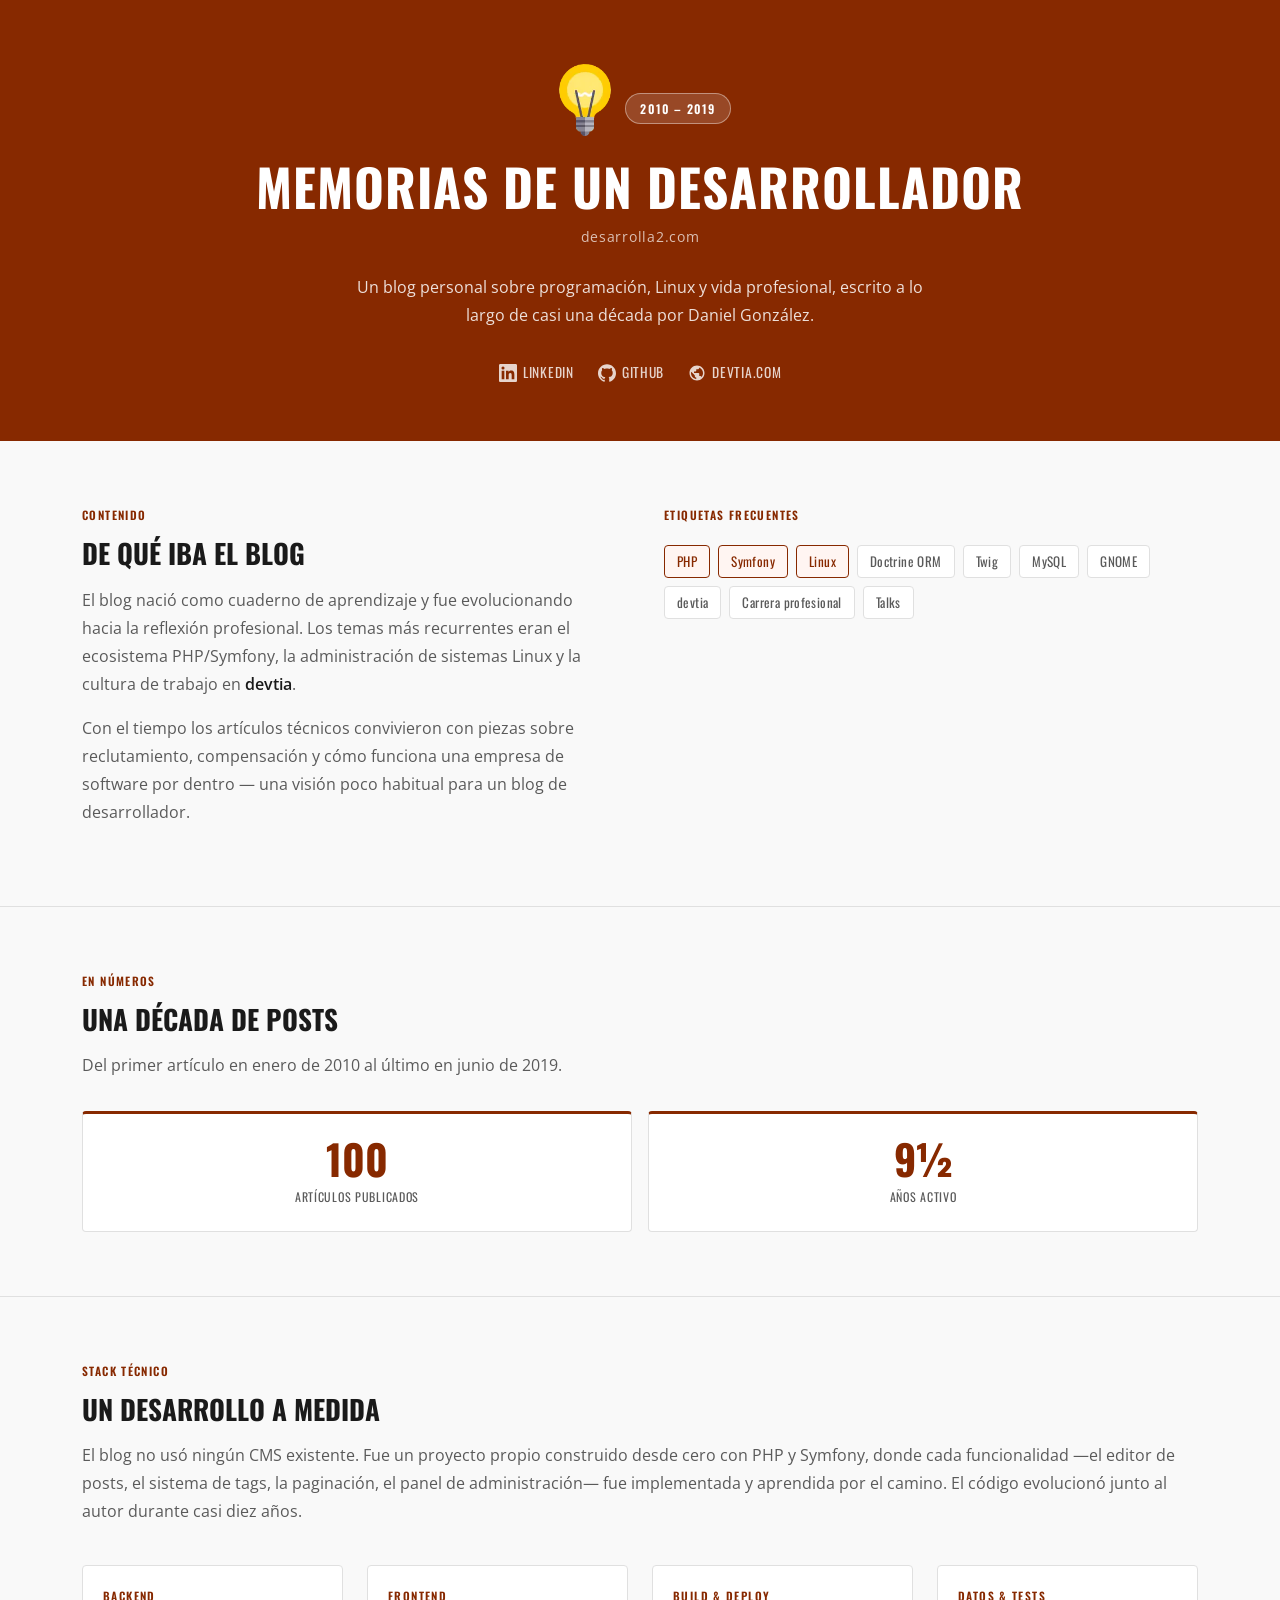
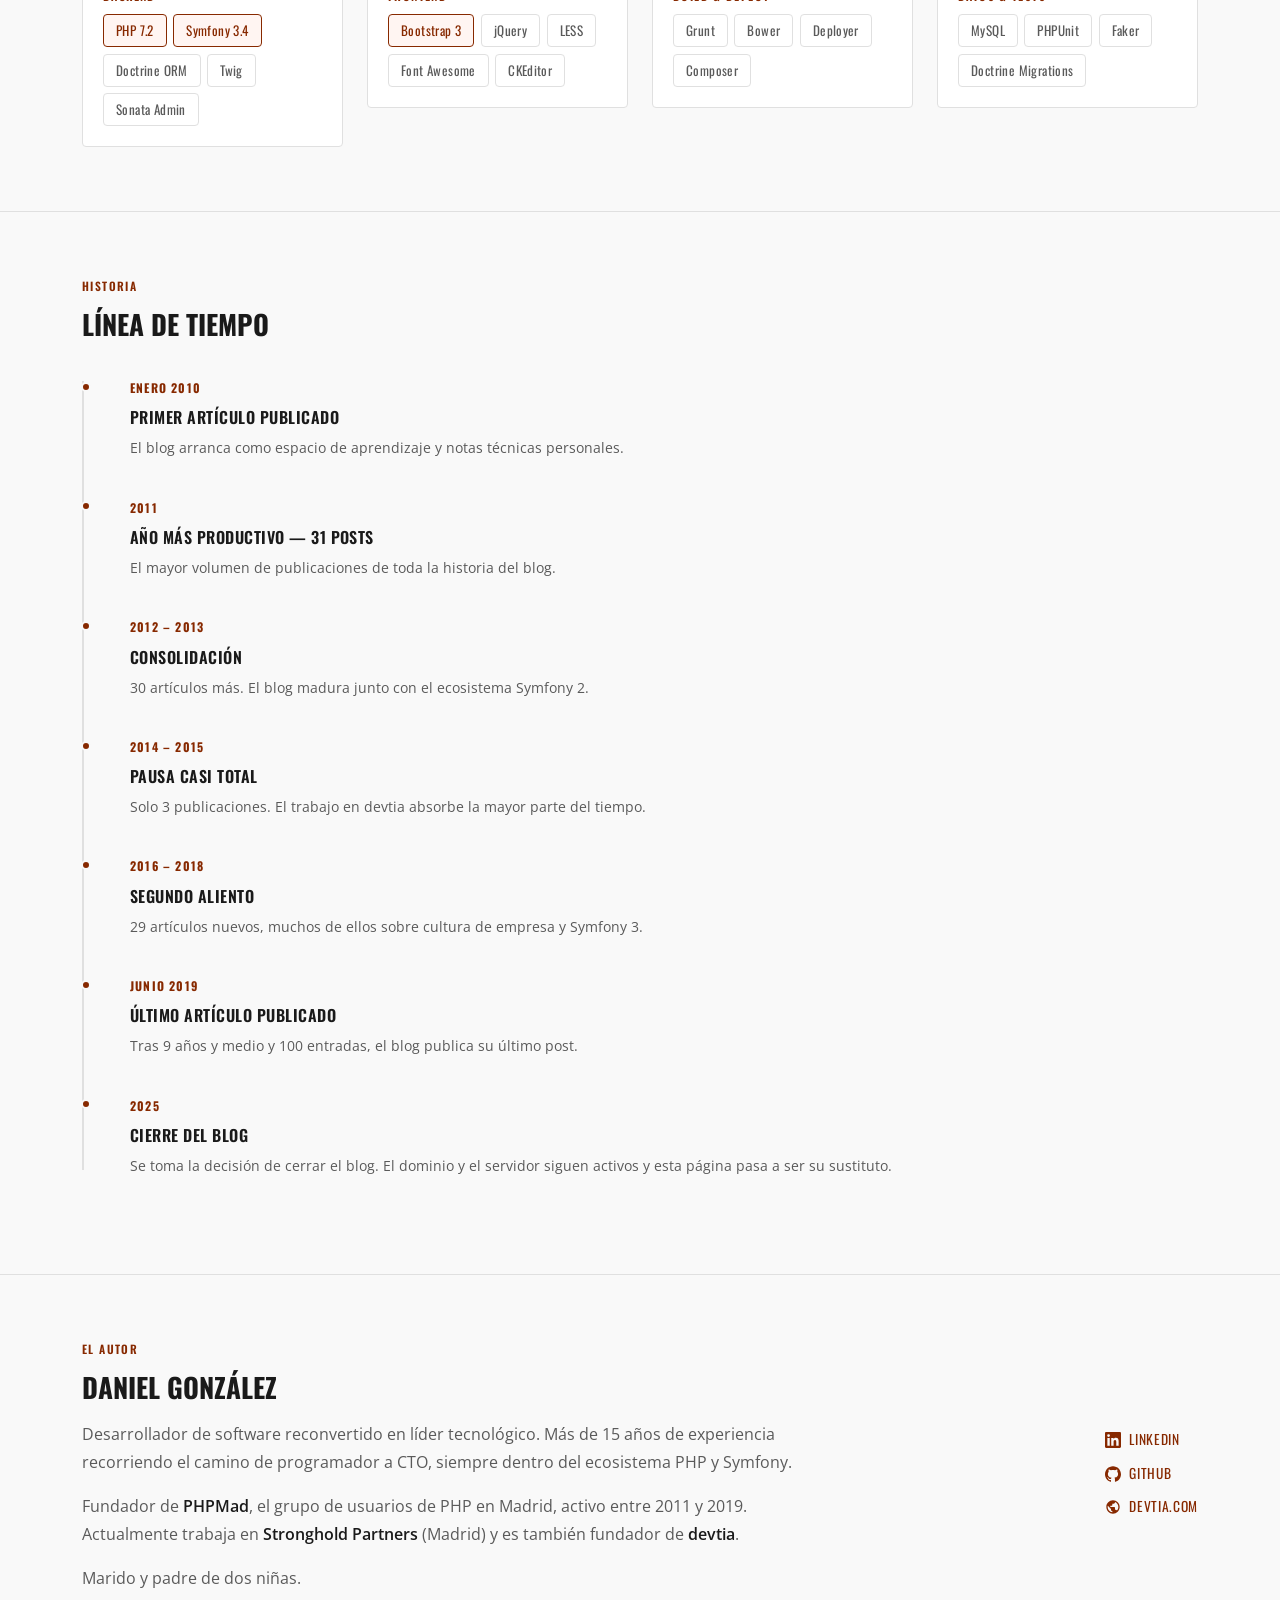
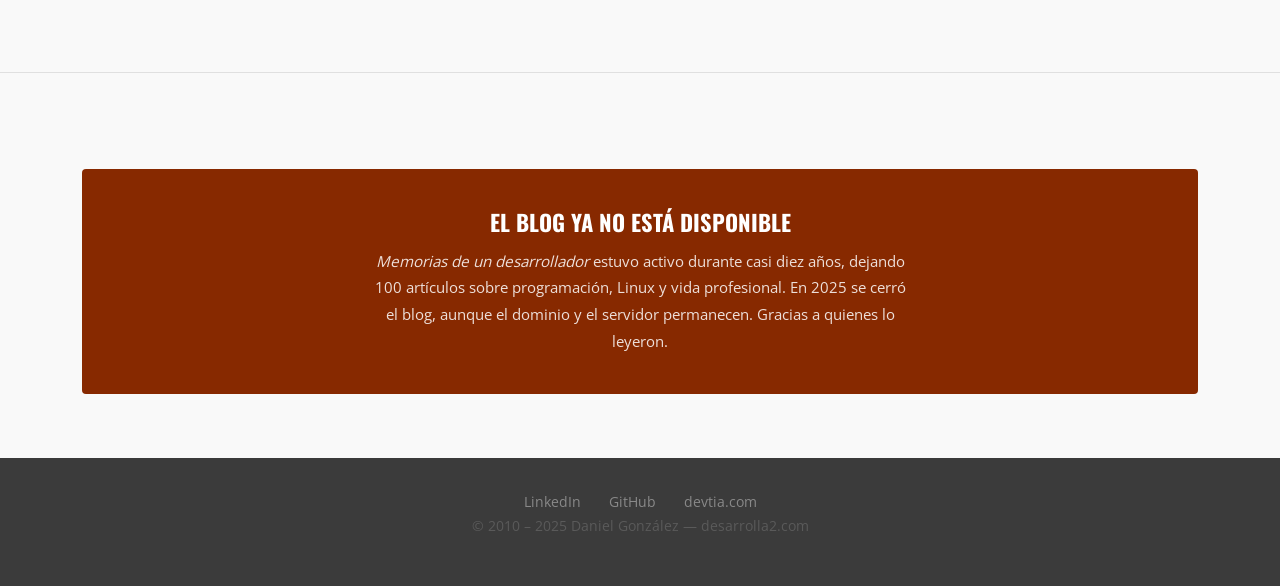
==== index.html @ 2489444f "Initial Import" ====
<!DOCTYPE html>
<html lang="es">
<head>
  <meta charset="UTF-8" />
  <meta name="viewport" content="width=device-width, initial-scale=1.0" />
  <title>Memorias de un desarrollador — desarrolla2.com</title>
  <meta name="description" content="Blog personal de Daniel González sobre PHP, Symfony, Linux y vida profesional. Activo de enero de 2010 a junio de 2019, con 100 artículos publicados." />
  <meta name="author" content="Daniel González" />
  <meta name="theme-color" content="#872900" />
  <link rel="canonical" href="https://desarrolla2.com/" />
  <link rel="icon" type="image/png" href="logo.png" />
  <link rel="apple-touch-icon" href="logo.png" />
  <!-- Open Graph -->
  <meta property="og:type" content="website" />
  <meta property="og:url" content="https://desarrolla2.com/" />
  <meta property="og:title" content="Memorias de un desarrollador — desarrolla2.com" />
  <meta property="og:description" content="Blog personal de Daniel González sobre PHP, Symfony, Linux y vida profesional. Activo de enero de 2010 a junio de 2019, con 100 artículos publicados." />
  <meta property="og:image" content="https://desarrolla2.com/logo.png" />
  <!-- Twitter / X Card -->
  <meta name="twitter:card" content="summary" />
  <meta name="twitter:title" content="Memorias de un desarrollador — desarrolla2.com" />
  <meta name="twitter:description" content="Blog personal de Daniel González sobre PHP, Symfony, Linux y vida profesional. Activo de enero de 2010 a junio de 2019, con 100 artículos publicados." />
  <meta name="twitter:image" content="https://desarrolla2.com/logo.png" />
  <!-- Schema.org JSON-LD -->
  <script type="application/ld+json">
  {
    "@context": "https://schema.org",
    "@graph": [
      {
        "@type": "WebSite",
        "@id": "https://desarrolla2.com/#website",
        "url": "https://desarrolla2.com/",
        "name": "Memorias de un desarrollador",
        "description": "Blog personal de Daniel González sobre PHP, Symfony, Linux y vida profesional.",
        "inLanguage": "es",
        "author": { "@id": "https://desarrolla2.com/#person" }
      },
      {
        "@type": "Person",
        "@id": "https://desarrolla2.com/#person",
        "name": "Daniel González",
        "alternateName": "desarrolla2",
        "url": "https://desarrolla2.com/",
        "sameAs": [
          "https://www.linkedin.com/in/desarrolla2/",
          "https://github.com/desarrolla2",
          "https://devtia.com/"
        ],
        "jobTitle": "Technology Leader",
        "worksFor": {
          "@type": "Organization",
          "name": "Stronghold Partners"
        },
        "knowsAbout": ["PHP", "Symfony", "Linux", "Software Architecture"]
      }
    ]
  }
  </script>
  <link rel="stylesheet" href="styles/bootstrap.min.css" />
  <link rel="stylesheet" href="fonts/fonts.css" />
  <link rel="stylesheet" href="styles/style.css" />
</head>
<body>

  <!-- Hero -->
  <header class="hero">
    <div class="container">
      <picture>
        <source srcset="logo.webp" type="image/webp" />
        <img src="logo.png" alt="desarrolla2.com" width="72" height="72" style="margin-bottom:1.25rem;" />
      </picture>
      <div class="badge-years">2010 – 2019</div>
      <h1>Memorias de un desarrollador</h1>
      <p class="domain">desarrolla2.com</p>
      <p class="lead">
        Un blog personal sobre programación, Linux y vida profesional,
        escrito a lo largo de casi una década por Daniel González.
      </p>
      <nav class="hero-social">
        <a href="https://www.linkedin.com/in/desarrolla2/" target="_blank" rel="noopener noreferrer">
          <svg viewBox="0 0 24 24" xmlns="http://www.w3.org/2000/svg"><path d="M20.447 20.452h-3.554v-5.569c0-1.328-.027-3.037-1.852-3.037-1.853 0-2.136 1.445-2.136 2.939v5.667H9.351V9h3.414v1.561h.046c.477-.9 1.637-1.85 3.37-1.85 3.601 0 4.267 2.37 4.267 5.455v6.286zM5.337 7.433a2.062 2.062 0 0 1-2.063-2.065 2.064 2.064 0 1 1 2.063 2.065zm1.782 13.019H3.555V9h3.564v11.452zM22.225 0H1.771C.792 0 0 .774 0 1.729v20.542C0 23.227.792 24 1.771 24h20.451C23.2 24 24 23.227 24 22.271V1.729C24 .774 23.2 0 22.222 0h.003z"/></svg>
          LinkedIn
        </a>
        <a href="https://github.com/desarrolla2" target="_blank" rel="noopener noreferrer">
          <svg viewBox="0 0 24 24" xmlns="http://www.w3.org/2000/svg"><path d="M12 .297c-6.63 0-12 5.373-12 12 0 5.303 3.438 9.8 8.205 11.385.6.113.82-.258.82-.577 0-.285-.01-1.04-.015-2.04-3.338.724-4.042-1.61-4.042-1.61C4.422 18.07 3.633 17.7 3.633 17.7c-1.087-.744.084-.729.084-.729 1.205.084 1.838 1.236 1.838 1.236 1.07 1.835 2.809 1.305 3.495.998.108-.776.417-1.305.76-1.605-2.665-.3-5.466-1.332-5.466-5.93 0-1.31.465-2.38 1.235-3.22-.135-.303-.54-1.523.105-3.176 0 0 1.005-.322 3.3 1.23.96-.267 1.98-.399 3-.405 1.02.006 2.04.138 3 .405 2.28-1.552 3.285-1.23 3.285-1.23.645 1.653.24 2.873.12 3.176.765.84 1.23 1.91 1.23 3.22 0 4.61-2.805 5.625-5.475 5.92.42.36.81 1.096.81 2.22 0 1.606-.015 2.896-.015 3.286 0 .315.21.69.825.57C20.565 22.092 24 17.592 24 12.297c0-6.627-5.373-12-12-12"/></svg>
          GitHub
        </a>
        <a href="https://devtia.com/" target="_blank" rel="noopener noreferrer">
          <svg viewBox="0 0 24 24" xmlns="http://www.w3.org/2000/svg"><path d="M12 2C6.48 2 2 6.48 2 12s4.48 10 10 10 10-4.48 10-10S17.52 2 12 2zm-1 17.93c-3.95-.49-7-3.85-7-7.93 0-.62.08-1.21.21-1.79L9 15v1c0 1.1.9 2 2 2v1.93zm6.9-2.54c-.26-.81-1-1.39-1.9-1.39h-1v-3c0-.55-.45-1-1-1H8v-2h2c.55 0 1-.45 1-1V7h2c1.1 0 2-.9 2-2v-.41c2.93 1.19 5 4.06 5 7.41 0 2.08-.8 3.97-2.1 5.39z"/></svg>
          devtia.com
        </a>
      </nav>
    </div>
  </header>

  <!-- Temática -->
  <section>
    <div class="container">
      <div class="row g-5">
        <div class="col-md-6">
          <p class="section-label">Contenido</p>
          <h2>De qué iba el blog</h2>
          <p>
            El blog nació como cuaderno de aprendizaje y fue evolucionando
            hacia la reflexión profesional. Los temas más recurrentes eran
            el ecosistema PHP/Symfony, la administración de sistemas Linux
            y la cultura de trabajo en <strong style="color:var(--color-text)">devtia</strong>.
          </p>
          <p>
            Con el tiempo los artículos técnicos convivieron con piezas sobre
            reclutamiento, compensación y cómo funciona una empresa de software
            por dentro — una visión poco habitual para un blog de desarrollador.
          </p>
        </div>
        <div class="col-md-6">
          <p class="section-label">Etiquetas frecuentes</p>
          <div class="tech-grid">
            <span class="tech-tag primary">PHP</span>
            <span class="tech-tag primary">Symfony</span>
            <span class="tech-tag primary">Linux</span>
            <span class="tech-tag">Doctrine ORM</span>
            <span class="tech-tag">Twig</span>
            <span class="tech-tag">MySQL</span>
            <span class="tech-tag">GNOME</span>
            <span class="tech-tag">devtia</span>
            <span class="tech-tag">Carrera profesional</span>
            <span class="tech-tag">Talks</span>
          </div>
        </div>
      </div>
    </div>
  </section>

  <!-- Stats -->
  <section>
    <div class="container">
      <p class="section-label">En números</p>
      <h2>Una década de posts</h2>
      <p>Del primer artículo en enero de 2010 al último en junio de 2019.</p>
      <div class="stats-grid">
        <div class="stat-card">
          <div class="number">100</div>
          <div class="label">Artículos publicados</div>
        </div>
        <div class="stat-card">
          <div class="number">9½</div>
          <div class="label">Años activo</div>
        </div>
      </div>
    </div>
  </section>

  <!-- Tecnología -->
  <section>
    <div class="container">
      <p class="section-label">Stack técnico</p>
      <h2>Un desarrollo a medida</h2>
      <p>
        El blog no usó ningún CMS existente. Fue un proyecto propio construido desde cero
        con PHP y Symfony, donde cada funcionalidad —el editor de posts, el sistema de tags,
        la paginación, el panel de administración— fue implementada y aprendida por el camino.
        El código evolucionó junto al autor durante casi diez años.
      </p>

      <div class="row g-4 mt-1">
        <div class="col-sm-6 col-lg-3">
          <div class="stack-card">
            <div class="section-label mb-2">Backend</div>
            <div class="tech-grid" style="gap:.4rem; margin-top:.5rem;">
              <span class="tech-tag primary">PHP 7.2</span>
              <span class="tech-tag primary">Symfony 3.4</span>
              <span class="tech-tag">Doctrine ORM</span>
              <span class="tech-tag">Twig</span>
              <span class="tech-tag">Sonata Admin</span>
            </div>
          </div>
        </div>
        <div class="col-sm-6 col-lg-3">
          <div class="stack-card">
            <div class="section-label mb-2">Frontend</div>
            <div class="tech-grid" style="gap:.4rem; margin-top:.5rem;">
              <span class="tech-tag primary">Bootstrap 3</span>
              <span class="tech-tag">jQuery</span>
              <span class="tech-tag">LESS</span>
              <span class="tech-tag">Font Awesome</span>
              <span class="tech-tag">CKEditor</span>
            </div>
          </div>
        </div>
        <div class="col-sm-6 col-lg-3">
          <div class="stack-card">
            <div class="section-label mb-2">Build &amp; deploy</div>
            <div class="tech-grid" style="gap:.4rem; margin-top:.5rem;">
              <span class="tech-tag">Grunt</span>
              <span class="tech-tag">Bower</span>
              <span class="tech-tag">Deployer</span>
              <span class="tech-tag">Composer</span>
            </div>
          </div>
        </div>
        <div class="col-sm-6 col-lg-3">
          <div class="stack-card">
            <div class="section-label mb-2">Datos &amp; tests</div>
            <div class="tech-grid" style="gap:.4rem; margin-top:.5rem;">
              <span class="tech-tag">MySQL</span>
              <span class="tech-tag">PHPUnit</span>
              <span class="tech-tag">Faker</span>
              <span class="tech-tag">Doctrine Migrations</span>
            </div>
          </div>
        </div>
      </div>
    </div>
  </section>

  <!-- Historia / Timeline -->
  <section>
    <div class="container">
      <p class="section-label">Historia</p>
      <h2>Línea de tiempo</h2>
      <div class="timeline">
        <div class="timeline-item">
          <span class="year">Enero 2010</span>
          <p class="event">Primer artículo publicado</p>
          <p>El blog arranca como espacio de aprendizaje y notas técnicas personales.</p>
        </div>
        <div class="timeline-item">
          <span class="year">2011</span>
          <p class="event">Año más productivo — 31 posts</p>
          <p>El mayor volumen de publicaciones de toda la historia del blog.</p>
        </div>
        <div class="timeline-item">
          <span class="year">2012 – 2013</span>
          <p class="event">Consolidación</p>
          <p>30 artículos más. El blog madura junto con el ecosistema Symfony 2.</p>
        </div>
        <div class="timeline-item">
          <span class="year">2014 – 2015</span>
          <p class="event">Pausa casi total</p>
          <p>Solo 3 publicaciones. El trabajo en devtia absorbe la mayor parte del tiempo.</p>
        </div>
        <div class="timeline-item">
          <span class="year">2016 – 2018</span>
          <p class="event">Segundo aliento</p>
          <p>29 artículos nuevos, muchos de ellos sobre cultura de empresa y Symfony 3.</p>
        </div>
        <div class="timeline-item">
          <span class="year">Junio 2019</span>
          <p class="event">Último artículo publicado</p>
          <p>Tras 9 años y medio y 100 entradas, el blog publica su último post.</p>
        </div>
        <div class="timeline-item">
          <span class="year">2025</span>
          <p class="event">Cierre del blog</p>
          <p>
            Se toma la decisión de cerrar el blog. El dominio y el servidor siguen activos
            y esta página pasa a ser su sustituto.
          </p>
        </div>
      </div>
    </div>
  </section>

  <!-- Sobre mí -->
  <section>
    <div class="container">
      <div class="row align-items-center g-5">
        <div class="col-md-8">
        <p class="section-label">El autor</p>
        <h2>Daniel González</h2>
        <p>
          Desarrollador de software reconvertido en líder tecnológico. Más de 15 años
          de experiencia recorriendo el camino de programador a CTO, siempre dentro
          del ecosistema PHP y Symfony.
        </p>
        <p>
          Fundador de <strong style="color:var(--color-text)">PHPMad</strong>, el grupo
          de usuarios de PHP en Madrid, activo entre 2011 y 2019. Actualmente trabaja
          en <strong style="color:var(--color-text)">Stronghold Partners</strong> (Madrid)
          y es también fundador de <strong style="color:var(--color-text)">devtia</strong>.
        </p>
        <p>
          Marido y padre de dos niñas.
        </p>
      </div>
      <div class="col-md-4 text-center text-md-end">
        <div class="author-links">
          <a href="https://www.linkedin.com/in/desarrolla2/" target="_blank" rel="noopener noreferrer" class="author-link">
            <svg width="16" height="16" viewBox="0 0 24 24" fill="currentColor"><path d="M20.447 20.452h-3.554v-5.569c0-1.328-.027-3.037-1.852-3.037-1.853 0-2.136 1.445-2.136 2.939v5.667H9.351V9h3.414v1.561h.046c.477-.9 1.637-1.85 3.37-1.85 3.601 0 4.267 2.37 4.267 5.455v6.286zM5.337 7.433a2.062 2.062 0 0 1-2.063-2.065 2.064 2.064 0 1 1 2.063 2.065zm1.782 13.019H3.555V9h3.564v11.452zM22.225 0H1.771C.792 0 0 .774 0 1.729v20.542C0 23.227.792 24 1.771 24h20.451C23.2 24 24 23.227 24 22.271V1.729C24 .774 23.2 0 22.222 0h.003z"/></svg>
            LinkedIn
          </a>
          <a href="https://github.com/desarrolla2" target="_blank" rel="noopener noreferrer" class="author-link">
            <svg width="16" height="16" viewBox="0 0 24 24" fill="currentColor"><path d="M12 .297c-6.63 0-12 5.373-12 12 0 5.303 3.438 9.8 8.205 11.385.6.113.82-.258.82-.577 0-.285-.01-1.04-.015-2.04-3.338.724-4.042-1.61-4.042-1.61C4.422 18.07 3.633 17.7 3.633 17.7c-1.087-.744.084-.729.084-.729 1.205.084 1.838 1.236 1.838 1.236 1.07 1.835 2.809 1.305 3.495.998.108-.776.417-1.305.76-1.605-2.665-.3-5.466-1.332-5.466-5.93 0-1.31.465-2.38 1.235-3.22-.135-.303-.54-1.523.105-3.176 0 0 1.005-.322 3.3 1.23.96-.267 1.98-.399 3-.405 1.02.006 2.04.138 3 .405 2.28-1.552 3.285-1.23 3.285-1.23.645 1.653.24 2.873.12 3.176.765.84 1.23 1.91 1.23 3.22 0 4.61-2.805 5.625-5.475 5.92.42.36.81 1.096.81 2.22 0 1.606-.015 2.896-.015 3.286 0 .315.21.69.825.57C20.565 22.092 24 17.592 24 12.297c0-6.627-5.373-12-12-12"/></svg>
            GitHub
          </a>
          <a href="https://devtia.com/" target="_blank" rel="noopener noreferrer" class="author-link">
            <svg width="16" height="16" viewBox="0 0 24 24" fill="currentColor"><path d="M12 2C6.48 2 2 6.48 2 12s4.48 10 10 10 10-4.48 10-10S17.52 2 12 2zm-1 17.93c-3.95-.49-7-3.85-7-7.93 0-.62.08-1.21.21-1.79L9 15v1c0 1.1.9 2 2 2v1.93zm6.9-2.54c-.26-.81-1-1.39-1.9-1.39h-1v-3c0-.55-.45-1-1-1H8v-2h2c.55 0 1-.45 1-1V7h2c1.1 0 2-.9 2-2v-.41c2.93 1.19 5 4.06 5 7.41 0 2.08-.8 3.97-2.1 5.39z"/></svg>
            devtia.com
          </a>
        </div>
      </div>
    </div>
    </div>
  </section>

  <!-- Cierre -->
  <section>
    <div class="container">
      <div class="closing-card">
        <h3>El blog ya no está disponible</h3>
        <p>
          <em>Memorias de un desarrollador</em> estuvo activo durante casi diez años,
          dejando 100 artículos sobre programación, Linux y vida profesional.
          En 2025 se cerró el blog, aunque el dominio y el servidor permanecen.
          Gracias a quienes lo leyeron.
        </p>
      </div>
    </div>
  </section>

  <footer>
    <div class="container">
      <nav aria-label="Redes y contacto">
        <a href="https://www.linkedin.com/in/desarrolla2/" target="_blank" rel="noopener noreferrer">LinkedIn</a>
        <a href="https://github.com/desarrolla2" target="_blank" rel="noopener noreferrer">GitHub</a>
        <a href="https://devtia.com/" target="_blank" rel="noopener noreferrer">devtia.com</a>
      </nav>
      <p>© 2010 – 2025 Daniel González &mdash; desarrolla2.com</p>
    </div>
  </footer>
</body>
</html>
---- fonts/fonts.css ----
/* cyrillic-ext */
@font-face {
  font-family: 'Open Sans';
  font-style: normal;
  font-weight: 400;
  font-stretch: 100%;
  font-display: swap;
  src: url(15fd0ee6.woff2) format('woff2');
  unicode-range: U+0460-052F, U+1C80-1C8A, U+20B4, U+2DE0-2DFF, U+A640-A69F, U+FE2E-FE2F;
}
/* cyrillic */
@font-face {
  font-family: 'Open Sans';
  font-style: normal;
  font-weight: 400;
  font-stretch: 100%;
  font-display: swap;
  src: url(2e9b46d5.woff2) format('woff2');
  unicode-range: U+0301, U+0400-045F, U+0490-0491, U+04B0-04B1, U+2116;
}
/* greek-ext */
@font-face {
  font-family: 'Open Sans';
  font-style: normal;
  font-weight: 400;
  font-stretch: 100%;
  font-display: swap;
  src: url(aaa1b5c3.woff2) format('woff2');
  unicode-range: U+1F00-1FFF;
}
/* greek */
@font-face {
  font-family: 'Open Sans';
  font-style: normal;
  font-weight: 400;
  font-stretch: 100%;
  font-display: swap;
  src: url(c67329f4.woff2) format('woff2');
  unicode-range: U+0370-0377, U+037A-037F, U+0384-038A, U+038C, U+038E-03A1, U+03A3-03FF;
}
/* hebrew */
@font-face {
  font-family: 'Open Sans';
  font-style: normal;
  font-weight: 400;
  font-stretch: 100%;
  font-display: swap;
  src: url(53b47dad.woff2) format('woff2');
  unicode-range: U+0307-0308, U+0590-05FF, U+200C-2010, U+20AA, U+25CC, U+FB1D-FB4F;
}
/* math */
@font-face {
  font-family: 'Open Sans';
  font-style: normal;
  font-weight: 400;
  font-stretch: 100%;
  font-display: swap;
  src: url(ecacf0f4.woff2) format('woff2');
  unicode-range: U+0302-0303, U+0305, U+0307-0308, U+0310, U+0312, U+0315, U+031A, U+0326-0327, U+032C, U+032F-0330, U+0332-0333, U+0338, U+033A, U+0346, U+034D, U+0391-03A1, U+03A3-03A9, U+03B1-03C9, U+03D1, U+03D5-03D6, U+03F0-03F1, U+03F4-03F5, U+2016-2017, U+2034-2038, U+203C, U+2040, U+2043, U+2047, U+2050, U+2057, U+205F, U+2070-2071, U+2074-208E, U+2090-209C, U+20D0-20DC, U+20E1, U+20E5-20EF, U+2100-2112, U+2114-2115, U+2117-2121, U+2123-214F, U+2190, U+2192, U+2194-21AE, U+21B0-21E5, U+21F1-21F2, U+21F4-2211, U+2213-2214, U+2216-22FF, U+2308-230B, U+2310, U+2319, U+231C-2321, U+2336-237A, U+237C, U+2395, U+239B-23B7, U+23D0, U+23DC-23E1, U+2474-2475, U+25AF, U+25B3, U+25B7, U+25BD, U+25C1, U+25CA, U+25CC, U+25FB, U+266D-266F, U+27C0-27FF, U+2900-2AFF, U+2B0E-2B11, U+2B30-2B4C, U+2BFE, U+3030, U+FF5B, U+FF5D, U+1D400-1D7FF, U+1EE00-1EEFF;
}
/* symbols */
@font-face {
  font-family: 'Open Sans';
  font-style: normal;
  font-weight: 400;
  font-stretch: 100%;
  font-display: swap;
  src: url(4572e289.woff2) format('woff2');
  unicode-range: U+0001-000C, U+000E-001F, U+007F-009F, U+20DD-20E0, U+20E2-20E4, U+2150-218F, U+2190, U+2192, U+2194-2199, U+21AF, U+21E6-21F0, U+21F3, U+2218-2219, U+2299, U+22C4-22C6, U+2300-243F, U+2440-244A, U+2460-24FF, U+25A0-27BF, U+2800-28FF, U+2921-2922, U+2981, U+29BF, U+29EB, U+2B00-2BFF, U+4DC0-4DFF, U+FFF9-FFFB, U+10140-1018E, U+10190-1019C, U+101A0, U+101D0-101FD, U+102E0-102FB, U+10E60-10E7E, U+1D2C0-1D2D3, U+1D2E0-1D37F, U+1F000-1F0FF, U+1F100-1F1AD, U+1F1E6-1F1FF, U+1F30D-1F30F, U+1F315, U+1F31C, U+1F31E, U+1F320-1F32C, U+1F336, U+1F378, U+1F37D, U+1F382, U+1F393-1F39F, U+1F3A7-1F3A8, U+1F3AC-1F3AF, U+1F3C2, U+1F3C4-1F3C6, U+1F3CA-1F3CE, U+1F3D4-1F3E0, U+1F3ED, U+1F3F1-1F3F3, U+1F3F5-1F3F7, U+1F408, U+1F415, U+1F41F, U+1F426, U+1F43F, U+1F441-1F442, U+1F444, U+1F446-1F449, U+1F44C-1F44E, U+1F453, U+1F46A, U+1F47D, U+1F4A3, U+1F4B0, U+1F4B3, U+1F4B9, U+1F4BB, U+1F4BF, U+1F4C8-1F4CB, U+1F4D6, U+1F4DA, U+1F4DF, U+1F4E3-1F4E6, U+1F4EA-1F4ED, U+1F4F7, U+1F4F9-1F4FB, U+1F4FD-1F4FE, U+1F503, U+1F507-1F50B, U+1F50D, U+1F512-1F513, U+1F53E-1F54A, U+1F54F-1F5FA, U+1F610, U+1F650-1F67F, U+1F687, U+1F68D, U+1F691, U+1F694, U+1F698, U+1F6AD, U+1F6B2, U+1F6B9-1F6BA, U+1F6BC, U+1F6C6-1F6CF, U+1F6D3-1F6D7, U+1F6E0-1F6EA, U+1F6F0-1F6F3, U+1F6F7-1F6FC, U+1F700-1F7FF, U+1F800-1F80B, U+1F810-1F847, U+1F850-1F859, U+1F860-1F887, U+1F890-1F8AD, U+1F8B0-1F8BB, U+1F8C0-1F8C1, U+1F900-1F90B, U+1F93B, U+1F946, U+1F984, U+1F996, U+1F9E9, U+1FA00-1FA6F, U+1FA70-1FA7C, U+1FA80-1FA89, U+1FA8F-1FAC6, U+1FACE-1FADC, U+1FADF-1FAE9, U+1FAF0-1FAF8, U+1FB00-1FBFF;
}
/* vietnamese */
@font-face {
  font-family: 'Open Sans';
  font-style: normal;
  font-weight: 400;
  font-stretch: 100%;
  font-display: swap;
  src: url(b7cd760c.woff2) format('woff2');
  unicode-range: U+0102-0103, U+0110-0111, U+0128-0129, U+0168-0169, U+01A0-01A1, U+01AF-01B0, U+0300-0301, U+0303-0304, U+0308-0309, U+0323, U+0329, U+1EA0-1EF9, U+20AB;
}
/* latin-ext */
@font-face {
  font-family: 'Open Sans';
  font-style: normal;
  font-weight: 400;
  font-stretch: 100%;
  font-display: swap;
  src: url(27125ddf.woff2) format('woff2');
  unicode-range: U+0100-02BA, U+02BD-02C5, U+02C7-02CC, U+02CE-02D7, U+02DD-02FF, U+0304, U+0308, U+0329, U+1D00-1DBF, U+1E00-1E9F, U+1EF2-1EFF, U+2020, U+20A0-20AB, U+20AD-20C0, U+2113, U+2C60-2C7F, U+A720-A7FF;
}
/* latin */
@font-face {
  font-family: 'Open Sans';
  font-style: normal;
  font-weight: 400;
  font-stretch: 100%;
  font-display: swap;
  src: url(52962c5d.woff2) format('woff2');
  unicode-range: U+0000-00FF, U+0131, U+0152-0153, U+02BB-02BC, U+02C6, U+02DA, U+02DC, U+0304, U+0308, U+0329, U+2000-206F, U+20AC, U+2122, U+2191, U+2193, U+2212, U+2215, U+FEFF, U+FFFD;
}
/* cyrillic-ext */
@font-face {
  font-family: 'Open Sans';
  font-style: normal;
  font-weight: 600;
  font-stretch: 100%;
  font-display: swap;
  src: url(15fd0ee6.woff2) format('woff2');
  unicode-range: U+0460-052F, U+1C80-1C8A, U+20B4, U+2DE0-2DFF, U+A640-A69F, U+FE2E-FE2F;
}
/* cyrillic */
@font-face {
  font-family: 'Open Sans';
  font-style: normal;
  font-weight: 600;
  font-stretch: 100%;
  font-display: swap;
  src: url(2e9b46d5.woff2) format('woff2');
  unicode-range: U+0301, U+0400-045F, U+0490-0491, U+04B0-04B1, U+2116;
}
/* greek-ext */
@font-face {
  font-family: 'Open Sans';
  font-style: normal;
  font-weight: 600;
  font-stretch: 100%;
  font-display: swap;
  src: url(aaa1b5c3.woff2) format('woff2');
  unicode-range: U+1F00-1FFF;
}
/* greek */
@font-face {
  font-family: 'Open Sans';
  font-style: normal;
  font-weight: 600;
  font-stretch: 100%;
  font-display: swap;
  src: url(c67329f4.woff2) format('woff2');
  unicode-range: U+0370-0377, U+037A-037F, U+0384-038A, U+038C, U+038E-03A1, U+03A3-03FF;
}
/* hebrew */
@font-face {
  font-family: 'Open Sans';
  font-style: normal;
  font-weight: 600;
  font-stretch: 100%;
  font-display: swap;
  src: url(53b47dad.woff2) format('woff2');
  unicode-range: U+0307-0308, U+0590-05FF, U+200C-2010, U+20AA, U+25CC, U+FB1D-FB4F;
}
/* math */
@font-face {
  font-family: 'Open Sans';
  font-style: normal;
  font-weight: 600;
  font-stretch: 100%;
  font-display: swap;
  src: url(ecacf0f4.woff2) format('woff2');
  unicode-range: U+0302-0303, U+0305, U+0307-0308, U+0310, U+0312, U+0315, U+031A, U+0326-0327, U+032C, U+032F-0330, U+0332-0333, U+0338, U+033A, U+0346, U+034D, U+0391-03A1, U+03A3-03A9, U+03B1-03C9, U+03D1, U+03D5-03D6, U+03F0-03F1, U+03F4-03F5, U+2016-2017, U+2034-2038, U+203C, U+2040, U+2043, U+2047, U+2050, U+2057, U+205F, U+2070-2071, U+2074-208E, U+2090-209C, U+20D0-20DC, U+20E1, U+20E5-20EF, U+2100-2112, U+2114-2115, U+2117-2121, U+2123-214F, U+2190, U+2192, U+2194-21AE, U+21B0-21E5, U+21F1-21F2, U+21F4-2211, U+2213-2214, U+2216-22FF, U+2308-230B, U+2310, U+2319, U+231C-2321, U+2336-237A, U+237C, U+2395, U+239B-23B7, U+23D0, U+23DC-23E1, U+2474-2475, U+25AF, U+25B3, U+25B7, U+25BD, U+25C1, U+25CA, U+25CC, U+25FB, U+266D-266F, U+27C0-27FF, U+2900-2AFF, U+2B0E-2B11, U+2B30-2B4C, U+2BFE, U+3030, U+FF5B, U+FF5D, U+1D400-1D7FF, U+1EE00-1EEFF;
}
/* symbols */
@font-face {
  font-family: 'Open Sans';
  font-style: normal;
  font-weight: 600;
  font-stretch: 100%;
  font-display: swap;
  src: url(4572e289.woff2) format('woff2');
  unicode-range: U+0001-000C, U+000E-001F, U+007F-009F, U+20DD-20E0, U+20E2-20E4, U+2150-218F, U+2190, U+2192, U+2194-2199, U+21AF, U+21E6-21F0, U+21F3, U+2218-2219, U+2299, U+22C4-22C6, U+2300-243F, U+2440-244A, U+2460-24FF, U+25A0-27BF, U+2800-28FF, U+2921-2922, U+2981, U+29BF, U+29EB, U+2B00-2BFF, U+4DC0-4DFF, U+FFF9-FFFB, U+10140-1018E, U+10190-1019C, U+101A0, U+101D0-101FD, U+102E0-102FB, U+10E60-10E7E, U+1D2C0-1D2D3, U+1D2E0-1D37F, U+1F000-1F0FF, U+1F100-1F1AD, U+1F1E6-1F1FF, U+1F30D-1F30F, U+1F315, U+1F31C, U+1F31E, U+1F320-1F32C, U+1F336, U+1F378, U+1F37D, U+1F382, U+1F393-1F39F, U+1F3A7-1F3A8, U+1F3AC-1F3AF, U+1F3C2, U+1F3C4-1F3C6, U+1F3CA-1F3CE, U+1F3D4-1F3E0, U+1F3ED, U+1F3F1-1F3F3, U+1F3F5-1F3F7, U+1F408, U+1F415, U+1F41F, U+1F426, U+1F43F, U+1F441-1F442, U+1F444, U+1F446-1F449, U+1F44C-1F44E, U+1F453, U+1F46A, U+1F47D, U+1F4A3, U+1F4B0, U+1F4B3, U+1F4B9, U+1F4BB, U+1F4BF, U+1F4C8-1F4CB, U+1F4D6, U+1F4DA, U+1F4DF, U+1F4E3-1F4E6, U+1F4EA-1F4ED, U+1F4F7, U+1F4F9-1F4FB, U+1F4FD-1F4FE, U+1F503, U+1F507-1F50B, U+1F50D, U+1F512-1F513, U+1F53E-1F54A, U+1F54F-1F5FA, U+1F610, U+1F650-1F67F, U+1F687, U+1F68D, U+1F691, U+1F694, U+1F698, U+1F6AD, U+1F6B2, U+1F6B9-1F6BA, U+1F6BC, U+1F6C6-1F6CF, U+1F6D3-1F6D7, U+1F6E0-1F6EA, U+1F6F0-1F6F3, U+1F6F7-1F6FC, U+1F700-1F7FF, U+1F800-1F80B, U+1F810-1F847, U+1F850-1F859, U+1F860-1F887, U+1F890-1F8AD, U+1F8B0-1F8BB, U+1F8C0-1F8C1, U+1F900-1F90B, U+1F93B, U+1F946, U+1F984, U+1F996, U+1F9E9, U+1FA00-1FA6F, U+1FA70-1FA7C, U+1FA80-1FA89, U+1FA8F-1FAC6, U+1FACE-1FADC, U+1FADF-1FAE9, U+1FAF0-1FAF8, U+1FB00-1FBFF;
}
/* vietnamese */
@font-face {
  font-family: 'Open Sans';
  font-style: normal;
  font-weight: 600;
  font-stretch: 100%;
  font-display: swap;
  src: url(b7cd760c.woff2) format('woff2');
  unicode-range: U+0102-0103, U+0110-0111, U+0128-0129, U+0168-0169, U+01A0-01A1, U+01AF-01B0, U+0300-0301, U+0303-0304, U+0308-0309, U+0323, U+0329, U+1EA0-1EF9, U+20AB;
}
/* latin-ext */
@font-face {
  font-family: 'Open Sans';
  font-style: normal;
  font-weight: 600;
  font-stretch: 100%;
  font-display: swap;
  src: url(27125ddf.woff2) format('woff2');
  unicode-range: U+0100-02BA, U+02BD-02C5, U+02C7-02CC, U+02CE-02D7, U+02DD-02FF, U+0304, U+0308, U+0329, U+1D00-1DBF, U+1E00-1E9F, U+1EF2-1EFF, U+2020, U+20A0-20AB, U+20AD-20C0, U+2113, U+2C60-2C7F, U+A720-A7FF;
}
/* latin */
@font-face {
  font-family: 'Open Sans';
  font-style: normal;
  font-weight: 600;
  font-stretch: 100%;
  font-display: swap;
  src: url(52962c5d.woff2) format('woff2');
  unicode-range: U+0000-00FF, U+0131, U+0152-0153, U+02BB-02BC, U+02C6, U+02DA, U+02DC, U+0304, U+0308, U+0329, U+2000-206F, U+20AC, U+2122, U+2191, U+2193, U+2212, U+2215, U+FEFF, U+FFFD;
}
/* cyrillic-ext */
@font-face {
  font-family: 'Oswald';
  font-style: normal;
  font-weight: 400;
  font-display: swap;
  src: url(6b10e12a.woff2) format('woff2');
  unicode-range: U+0460-052F, U+1C80-1C8A, U+20B4, U+2DE0-2DFF, U+A640-A69F, U+FE2E-FE2F;
}
/* cyrillic */
@font-face {
  font-family: 'Oswald';
  font-style: normal;
  font-weight: 400;
  font-display: swap;
  src: url(db22166c.woff2) format('woff2');
  unicode-range: U+0301, U+0400-045F, U+0490-0491, U+04B0-04B1, U+2116;
}
/* vietnamese */
@font-face {
  font-family: 'Oswald';
  font-style: normal;
  font-weight: 400;
  font-display: swap;
  src: url(1f7d94f4.woff2) format('woff2');
  unicode-range: U+0102-0103, U+0110-0111, U+0128-0129, U+0168-0169, U+01A0-01A1, U+01AF-01B0, U+0300-0301, U+0303-0304, U+0308-0309, U+0323, U+0329, U+1EA0-1EF9, U+20AB;
}
/* latin-ext */
@font-face {
  font-family: 'Oswald';
  font-style: normal;
  font-weight: 400;
  font-display: swap;
  src: url(31399ed9.woff2) format('woff2');
  unicode-range: U+0100-02BA, U+02BD-02C5, U+02C7-02CC, U+02CE-02D7, U+02DD-02FF, U+0304, U+0308, U+0329, U+1D00-1DBF, U+1E00-1E9F, U+1EF2-1EFF, U+2020, U+20A0-20AB, U+20AD-20C0, U+2113, U+2C60-2C7F, U+A720-A7FF;
}
/* latin */
@font-face {
  font-family: 'Oswald';
  font-style: normal;
  font-weight: 400;
  font-display: swap;
  src: url(ed56cbd3.woff2) format('woff2');
  unicode-range: U+0000-00FF, U+0131, U+0152-0153, U+02BB-02BC, U+02C6, U+02DA, U+02DC, U+0304, U+0308, U+0329, U+2000-206F, U+20AC, U+2122, U+2191, U+2193, U+2212, U+2215, U+FEFF, U+FFFD;
}
/* cyrillic-ext */
@font-face {
  font-family: 'Oswald';
  font-style: normal;
  font-weight: 600;
  font-display: swap;
  src: url(6b10e12a.woff2) format('woff2');
  unicode-range: U+0460-052F, U+1C80-1C8A, U+20B4, U+2DE0-2DFF, U+A640-A69F, U+FE2E-FE2F;
}
/* cyrillic */
@font-face {
  font-family: 'Oswald';
  font-style: normal;
  font-weight: 600;
  font-display: swap;
  src: url(db22166c.woff2) format('woff2');
  unicode-range: U+0301, U+0400-045F, U+0490-0491, U+04B0-04B1, U+2116;
}
/* vietnamese */
@font-face {
  font-family: 'Oswald';
  font-style: normal;
  font-weight: 600;
  font-display: swap;
  src: url(1f7d94f4.woff2) format('woff2');
  unicode-range: U+0102-0103, U+0110-0111, U+0128-0129, U+0168-0169, U+01A0-01A1, U+01AF-01B0, U+0300-0301, U+0303-0304, U+0308-0309, U+0323, U+0329, U+1EA0-1EF9, U+20AB;
}
/* latin-ext */
@font-face {
  font-family: 'Oswald';
  font-style: normal;
  font-weight: 600;
  font-display: swap;
  src: url(31399ed9.woff2) format('woff2');
  unicode-range: U+0100-02BA, U+02BD-02C5, U+02C7-02CC, U+02CE-02D7, U+02DD-02FF, U+0304, U+0308, U+0329, U+1D00-1DBF, U+1E00-1E9F, U+1EF2-1EFF, U+2020, U+20A0-20AB, U+20AD-20C0, U+2113, U+2C60-2C7F, U+A720-A7FF;
}
/* latin */
@font-face {
  font-family: 'Oswald';
  font-style: normal;
  font-weight: 600;
  font-display: swap;
  src: url(ed56cbd3.woff2) format('woff2');
  unicode-range: U+0000-00FF, U+0131, U+0152-0153, U+02BB-02BC, U+02C6, U+02DA, U+02DC, U+0304, U+0308, U+0329, U+2000-206F, U+20AC, U+2122, U+2191, U+2193, U+2212, U+2215, U+FEFF, U+FFFD;
}
/* cyrillic-ext */
@font-face {
  font-family: 'Oswald';
  font-style: normal;
  font-weight: 700;
  font-display: swap;
  src: url(6b10e12a.woff2) format('woff2');
  unicode-range: U+0460-052F, U+1C80-1C8A, U+20B4, U+2DE0-2DFF, U+A640-A69F, U+FE2E-FE2F;
}
/* cyrillic */
@font-face {
  font-family: 'Oswald';
  font-style: normal;
  font-weight: 700;
  font-display: swap;
  src: url(db22166c.woff2) format('woff2');
  unicode-range: U+0301, U+0400-045F, U+0490-0491, U+04B0-04B1, U+2116;
}
/* vietnamese */
@font-face {
  font-family: 'Oswald';
  font-style: normal;
  font-weight: 700;
  font-display: swap;
  src: url(1f7d94f4.woff2) format('woff2');
  unicode-range: U+0102-0103, U+0110-0111, U+0128-0129, U+0168-0169, U+01A0-01A1, U+01AF-01B0, U+0300-0301, U+0303-0304, U+0308-0309, U+0323, U+0329, U+1EA0-1EF9, U+20AB;
}
/* latin-ext */
@font-face {
  font-family: 'Oswald';
  font-style: normal;
  font-weight: 700;
  font-display: swap;
  src: url(31399ed9.woff2) format('woff2');
  unicode-range: U+0100-02BA, U+02BD-02C5, U+02C7-02CC, U+02CE-02D7, U+02DD-02FF, U+0304, U+0308, U+0329, U+1D00-1DBF, U+1E00-1E9F, U+1EF2-1EFF, U+2020, U+20A0-20AB, U+20AD-20C0, U+2113, U+2C60-2C7F, U+A720-A7FF;
}
/* latin */
@font-face {
  font-family: 'Oswald';
  font-style: normal;
  font-weight: 700;
  font-display: swap;
  src: url(ed56cbd3.woff2) format('woff2');
  unicode-range: U+0000-00FF, U+0131, U+0152-0153, U+02BB-02BC, U+02C6, U+02DA, U+02DC, U+0304, U+0308, U+0329, U+2000-206F, U+20AC, U+2122, U+2191, U+2193, U+2212, U+2215, U+FEFF, U+FFFD;
}
---- styles/style.css ----
:root {
  --color-primary:  #872900;
  --color-primary-light: #a33200;
  --color-bg:       #f9f9f9;
  --color-surface:  #ffffff;
  --color-border:   #e0e0e0;
  --color-text:     #1a1a1a;
  --color-muted:    #5a5a5a;
  --color-footer-bg: #3b3b3b;
  --color-footer:   #898989;
  --font-header:    'Oswald', sans-serif;
  --font-body:      'Open Sans', sans-serif;
}

* { box-sizing: border-box; }

body {
  background-color: var(--color-bg);
  color: var(--color-text);
  font-family: var(--font-body);
  font-size: 1rem;
  line-height: 1.75;
}

h1, h2, h3, .section-label { font-family: var(--font-header); }

a { color: var(--color-primary); text-decoration: none; }
a:hover { color: var(--color-primary-light); text-decoration: underline; }

/* ── Hero / Header ────────────────────────────────── */
.hero {
  background: var(--color-primary);
  padding: 4rem 0 3.5rem;
  text-align: center;
  color: #fff;
}

.hero .badge-years {
  display: inline-block;
  background: rgba(255,255,255,.15);
  color: #fff;
  border: 1px solid rgba(255,255,255,.4);
  border-radius: 2rem;
  font-size: .75rem;
  font-weight: 600;
  letter-spacing: .1em;
  padding: .25rem .9rem;
  margin-bottom: 1.25rem;
  text-transform: uppercase;
  font-family: var(--font-header);
}

.hero h1 {
  font-size: clamp(2rem, 5vw, 3.2rem);
  font-weight: 700;
  letter-spacing: .02em;
  text-transform: uppercase;
  margin-bottom: .4rem;
  color: #fff;
}

.hero .domain {
  color: rgba(255,255,255,.7);
  font-size: .9rem;
  margin-bottom: 1.5rem;
  letter-spacing: .05em;
}

.hero .lead {
  max-width: 600px;
  margin: 0 auto;
  color: rgba(255,255,255,.85);
  font-size: 1rem;
}

/* ── Social links in header ───────────────────────── */
.hero-social {
  margin-top: 2rem;
  display: flex;
  justify-content: center;
  gap: 1.5rem;
  flex-wrap: wrap;
}

.hero-social a {
  color: rgba(255,255,255,.8);
  font-size: .85rem;
  font-family: var(--font-header);
  letter-spacing: .05em;
  text-transform: uppercase;
  display: flex;
  align-items: center;
  gap: .4rem;
  text-decoration: none;
  transition: color .15s;
}

.hero-social a:hover { color: #fff; text-decoration: none; }

.hero-social svg {
  width: 18px;
  height: 18px;
  fill: currentColor;
  flex-shrink: 0;
}

/* ── Sections ─────────────────────────────────────── */
section {
  padding: 4rem 0;
  border-bottom: 1px solid var(--color-border);
}

section:last-of-type { border-bottom: none; }

.section-label {
  font-size: .72rem;
  font-weight: 600;
  letter-spacing: .12em;
  text-transform: uppercase;
  color: var(--color-primary);
  margin-bottom: .75rem;
}

h2 {
  font-size: 1.7rem;
  font-weight: 700;
  text-transform: uppercase;
  margin-bottom: 1rem;
  color: var(--color-text);
}

p { color: var(--color-muted); margin-bottom: 1rem; }

/* ── Stats grid ───────────────────────────────────── */
.stats-grid {
  display: grid;
  grid-template-columns: repeat(auto-fit, minmax(160px, 1fr));
  gap: 1rem;
  margin-top: 2rem;
}

.stat-card {
  background: var(--color-surface);
  border: 1px solid var(--color-border);
  border-top: 3px solid var(--color-primary);
  border-radius: .25rem;
  padding: 1.5rem 1rem;
  text-align: center;
}

.stat-card .number {
  font-size: 2.6rem;
  font-weight: 700;
  font-family: var(--font-header);
  color: var(--color-primary);
  line-height: 1;
  margin-bottom: .35rem;
}

.stat-card .label {
  font-size: .75rem;
  color: var(--color-muted);
  text-transform: uppercase;
  letter-spacing: .06em;
  font-family: var(--font-header);
}

/* ── Timeline ─────────────────────────────────────── */
.timeline {
  position: relative;
  margin-top: 2rem;
  padding-left: 1.5rem;
}

.timeline::before {
  content: "";
  position: absolute;
  left: 0;
  top: .5rem;
  bottom: .5rem;
  width: 2px;
  background: var(--color-border);
}

.timeline-item {
  position: relative;
  padding-left: 1.5rem;
  margin-bottom: 2rem;
}

.timeline-item::before {
  content: "";
  position: absolute;
  left: -1.55rem;
  top: .55rem;
  width: 10px;
  height: 10px;
  border-radius: 50%;
  background: var(--color-primary);
  border: 2px solid var(--color-bg);
}

.timeline-item .year {
  font-size: .75rem;
  font-weight: 700;
  font-family: var(--font-header);
  color: var(--color-primary);
  text-transform: uppercase;
  letter-spacing: .1em;
}

.timeline-item .event {
  font-weight: 600;
  font-family: var(--font-header);
  color: var(--color-text);
  margin: .15rem 0 .25rem;
  font-size: 1rem;
  text-transform: uppercase;
  letter-spacing: .03em;
}

.timeline-item p {
  font-size: .9rem;
  margin: 0;
}

/* ── Tech tags ───────────────────────────────────── */
.tech-grid {
  display: flex;
  flex-wrap: wrap;
  gap: .5rem;
  margin-top: 1.25rem;
}

.tech-tag {
  background: var(--color-surface);
  border: 1px solid var(--color-border);
  border-radius: .25rem;
  padding: .25rem .75rem;
  font-size: .82rem;
  color: var(--color-muted);
  font-family: var(--font-header);
  letter-spacing: .03em;
}

.tech-tag.primary {
  border-color: var(--color-primary);
  color: var(--color-primary);
  background: #fff5f2;
}

/* ── Stack cards ─────────────────────────────────── */
.stack-card {
  background: var(--color-surface);
  border: 1px solid var(--color-border);
  border-radius: .25rem;
  padding: 1.25rem;
}

/* ── Closing card ────────────────────────────────── */
.closing-card {
  background: var(--color-primary);
  border-radius: .25rem;
  padding: 2.5rem;
  text-align: center;
  margin-top: 2rem;
  color: #fff;
}

.closing-card h3 {
  font-size: 1.4rem;
  font-weight: 700;
  font-family: var(--font-header);
  text-transform: uppercase;
  margin-bottom: .75rem;
  color: #fff;
}

.closing-card p {
  max-width: 540px;
  margin: 0 auto;
  font-size: .95rem;
  color: rgba(255,255,255,.85);
}

/* ── Footer ──────────────────────────────────────── */
footer {
  background: var(--color-footer-bg);
  padding: 2rem 0;
  text-align: center;
  color: var(--color-footer);
  font-size: .85rem;
}

footer a {
  color: var(--color-footer);
  margin: 0 .75rem;
}

footer a:hover { color: #fff; }

/* ── Author links (sección "El autor") ──────────── */
.author-links {
  display: inline-flex;
  flex-direction: column;
  gap: .6rem;
  align-items: flex-start;
}

.author-link {
  display: flex;
  align-items: center;
  gap: .5rem;
  font-family: var(--font-header);
  font-size: .85rem;
  letter-spacing: .05em;
  text-transform: uppercase;
}
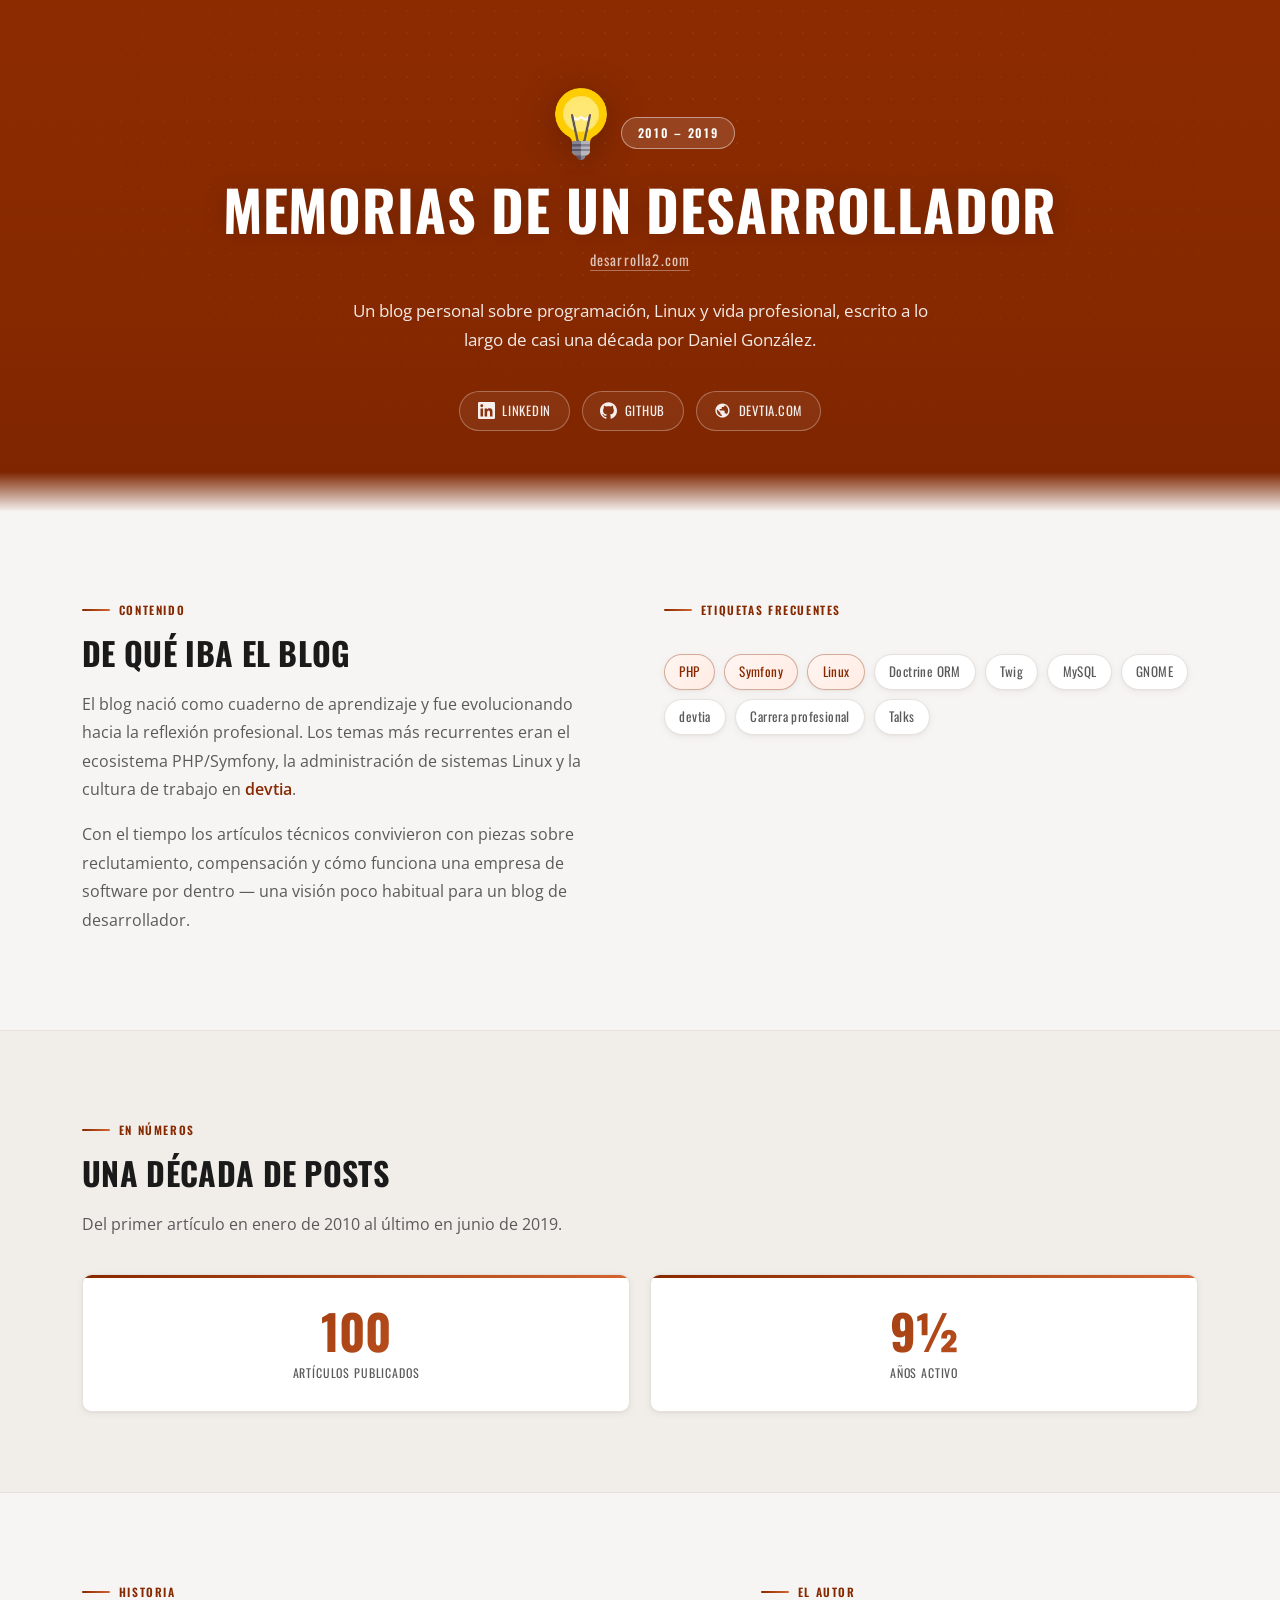
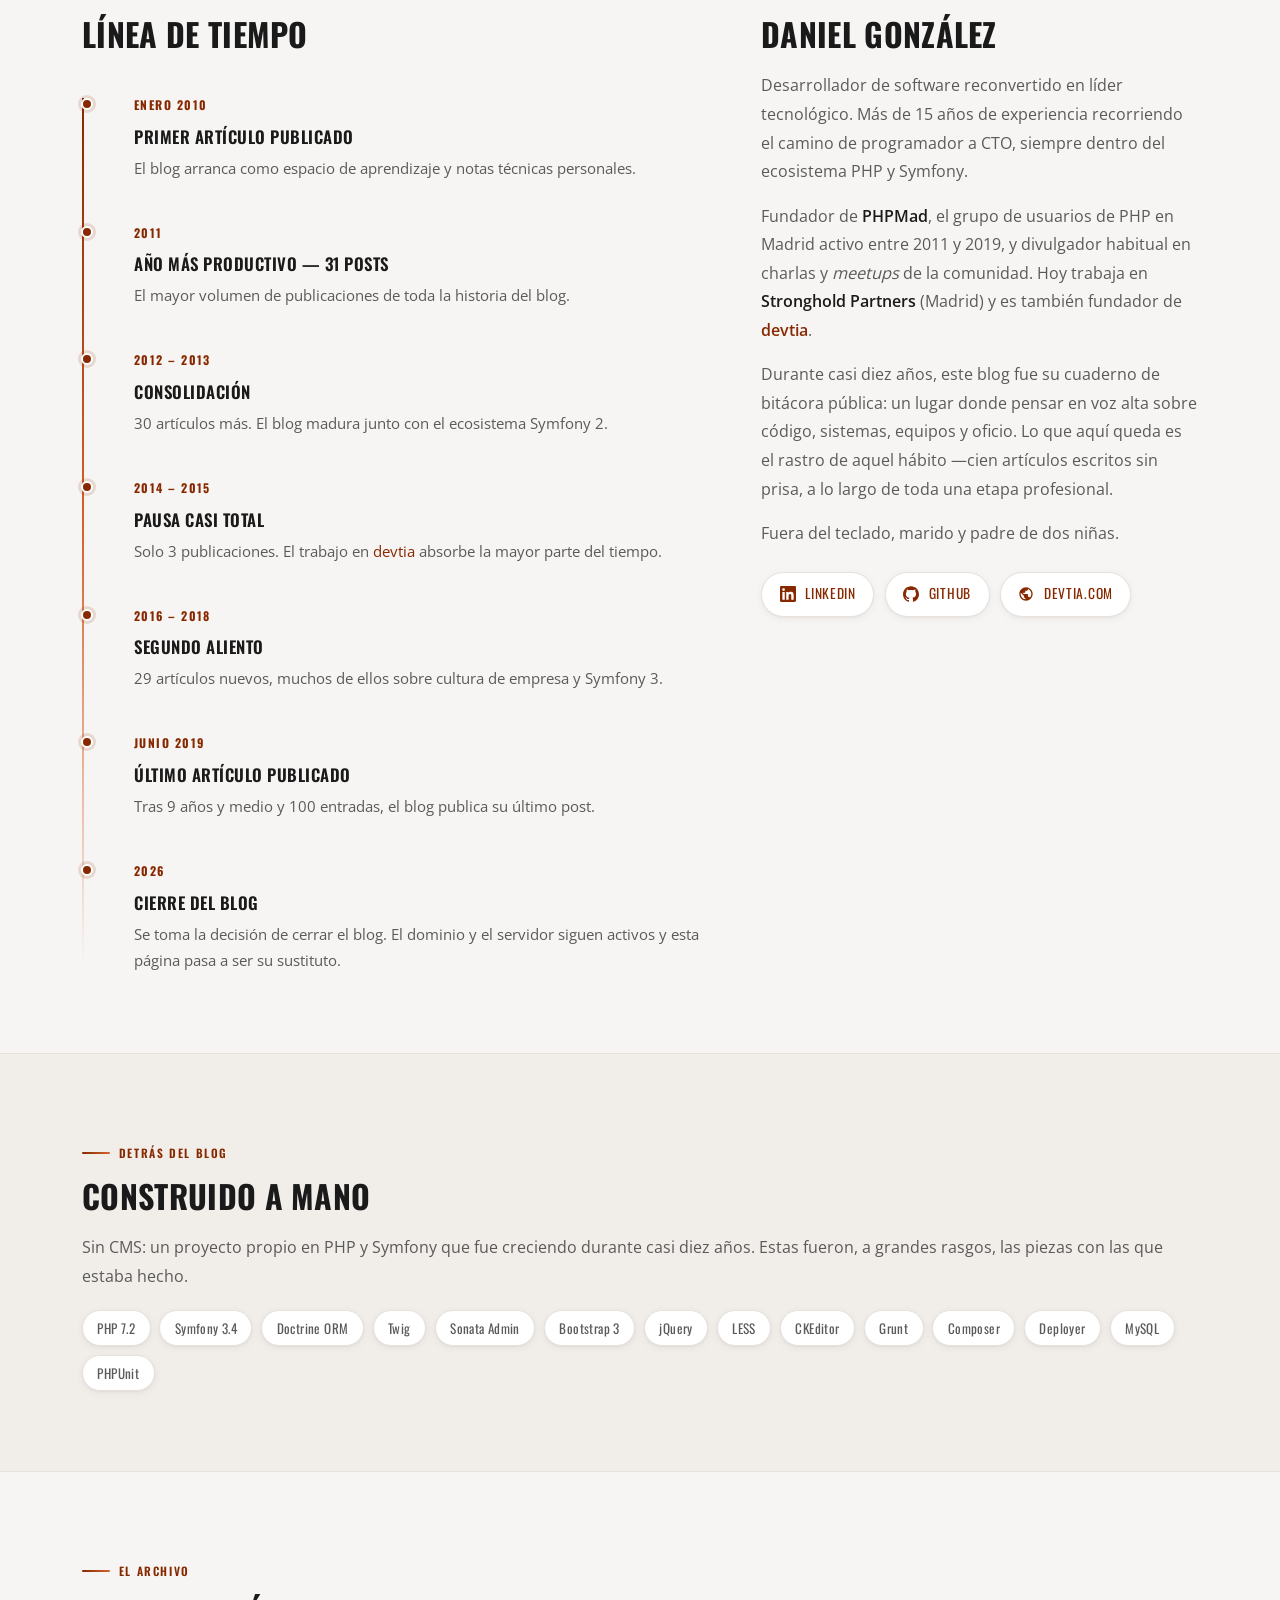
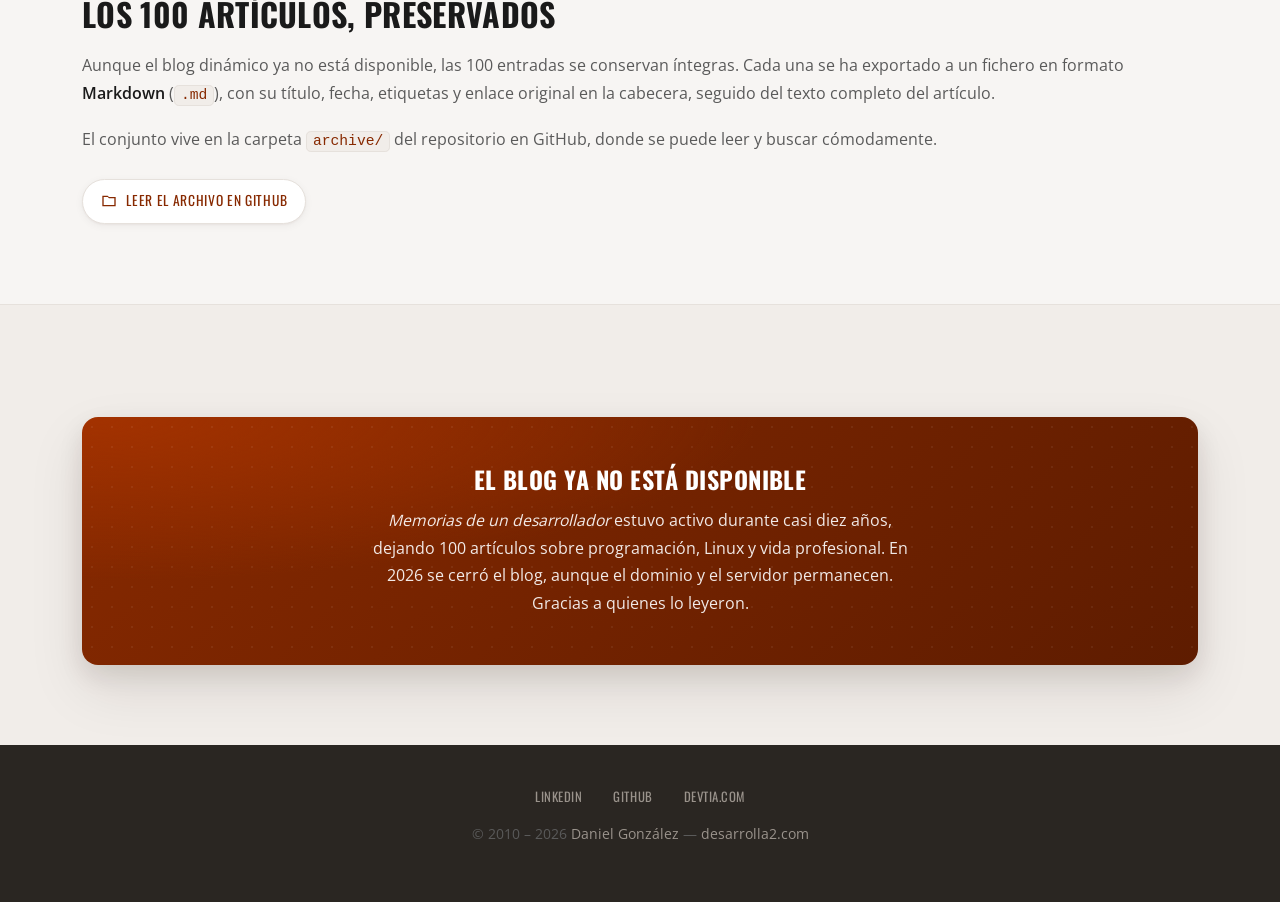
==== commit 9642cd34: "feat: actualizar página memorial desarrolla2.com   - Línea de tiempo extendida al cierre final en 20" ====
--- a/index.html
+++ b/index.html
@@ -8,19 +8,19 @@
   <meta name="author" content="Daniel González" />
   <meta name="theme-color" content="#872900" />
   <link rel="canonical" href="https://desarrolla2.com/" />
-  <link rel="icon" type="image/png" href="logo.png" />
-  <link rel="apple-touch-icon" href="logo.png" />
+  <link rel="icon" type="image/png" href="images/logo.png" />
+  <link rel="apple-touch-icon" href="images/logo.png" />
   <!-- Open Graph -->
   <meta property="og:type" content="website" />
   <meta property="og:url" content="https://desarrolla2.com/" />
   <meta property="og:title" content="Memorias de un desarrollador — desarrolla2.com" />
   <meta property="og:description" content="Blog personal de Daniel González sobre PHP, Symfony, Linux y vida profesional. Activo de enero de 2010 a junio de 2019, con 100 artículos publicados." />
-  <meta property="og:image" content="https://desarrolla2.com/logo.png" />
+  <meta property="og:image" content="https://desarrolla2.com/images/logo.png" />
   <!-- Twitter / X Card -->
   <meta name="twitter:card" content="summary" />
   <meta name="twitter:title" content="Memorias de un desarrollador — desarrolla2.com" />
   <meta name="twitter:description" content="Blog personal de Daniel González sobre PHP, Symfony, Linux y vida profesional. Activo de enero de 2010 a junio de 2019, con 100 artículos publicados." />
-  <meta name="twitter:image" content="https://desarrolla2.com/logo.png" />
+  <meta name="twitter:image" content="https://desarrolla2.com/images/logo.png" />
   <!-- Schema.org JSON-LD -->
   <script type="application/ld+json">
   {
@@ -62,16 +62,18 @@
 </head>
 <body>
 
+  <div class="scroll-progress" aria-hidden="true"></div>
+
   <!-- Hero -->
   <header class="hero">
     <div class="container">
       <picture>
-        <source srcset="logo.webp" type="image/webp" />
-        <img src="logo.png" alt="desarrolla2.com" width="72" height="72" style="margin-bottom:1.25rem;" />
+        <source srcset="images/logo.webp" type="image/webp" />
+        <img src="images/logo.png" alt="desarrolla2.com" width="72" height="72" style="margin-bottom:1.25rem;" />
       </picture>
       <div class="badge-years">2010 – 2019</div>
       <h1>Memorias de un desarrollador</h1>
-      <p class="domain">desarrolla2.com</p>
+      <p class="domain"><a href="https://desarrolla2.com/">desarrolla2.com</a></p>
       <p class="lead">
         Un blog personal sobre programación, Linux y vida profesional,
         escrito a lo largo de casi una década por Daniel González.
@@ -104,7 +106,7 @@
             El blog nació como cuaderno de aprendizaje y fue evolucionando
             hacia la reflexión profesional. Los temas más recurrentes eran
             el ecosistema PHP/Symfony, la administración de sistemas Linux
-            y la cultura de trabajo en <strong style="color:var(--color-text)">devtia</strong>.
+            y la cultura de trabajo en <a href="https://devtia.com/" target="_blank" rel="noopener noreferrer"><strong>devtia</strong></a>.
           </p>
           <p>
             Con el tiempo los artículos técnicos convivieron con piezas sobre
@@ -150,72 +152,12 @@
     </div>
   </section>
 
-  <!-- Tecnología -->
-  <section>
-    <div class="container">
-      <p class="section-label">Stack técnico</p>
-      <h2>Un desarrollo a medida</h2>
-      <p>
-        El blog no usó ningún CMS existente. Fue un proyecto propio construido desde cero
-        con PHP y Symfony, donde cada funcionalidad —el editor de posts, el sistema de tags,
-        la paginación, el panel de administración— fue implementada y aprendida por el camino.
-        El código evolucionó junto al autor durante casi diez años.
-      </p>
-
-      <div class="row g-4 mt-1">
-        <div class="col-sm-6 col-lg-3">
-          <div class="stack-card">
-            <div class="section-label mb-2">Backend</div>
-            <div class="tech-grid" style="gap:.4rem; margin-top:.5rem;">
-              <span class="tech-tag primary">PHP 7.2</span>
-              <span class="tech-tag primary">Symfony 3.4</span>
-              <span class="tech-tag">Doctrine ORM</span>
-              <span class="tech-tag">Twig</span>
-              <span class="tech-tag">Sonata Admin</span>
-            </div>
-          </div>
-        </div>
-        <div class="col-sm-6 col-lg-3">
-          <div class="stack-card">
-            <div class="section-label mb-2">Frontend</div>
-            <div class="tech-grid" style="gap:.4rem; margin-top:.5rem;">
-              <span class="tech-tag primary">Bootstrap 3</span>
-              <span class="tech-tag">jQuery</span>
-              <span class="tech-tag">LESS</span>
-              <span class="tech-tag">Font Awesome</span>
-              <span class="tech-tag">CKEditor</span>
-            </div>
-          </div>
-        </div>
-        <div class="col-sm-6 col-lg-3">
-          <div class="stack-card">
-            <div class="section-label mb-2">Build &amp; deploy</div>
-            <div class="tech-grid" style="gap:.4rem; margin-top:.5rem;">
-              <span class="tech-tag">Grunt</span>
-              <span class="tech-tag">Bower</span>
-              <span class="tech-tag">Deployer</span>
-              <span class="tech-tag">Composer</span>
-            </div>
-          </div>
-        </div>
-        <div class="col-sm-6 col-lg-3">
-          <div class="stack-card">
-            <div class="section-label mb-2">Datos &amp; tests</div>
-            <div class="tech-grid" style="gap:.4rem; margin-top:.5rem;">
-              <span class="tech-tag">MySQL</span>
-              <span class="tech-tag">PHPUnit</span>
-              <span class="tech-tag">Faker</span>
-              <span class="tech-tag">Doctrine Migrations</span>
-            </div>
-          </div>
-        </div>
-      </div>
-    </div>
-  </section>
-
-  <!-- Historia / Timeline -->
-  <section>
-    <div class="container">
+  <!-- Historia + Autor -->
+  <section>
+    <div class="container">
+      <div class="row g-5">
+        <!-- Línea de tiempo -->
+        <div class="col-md-7">
       <p class="section-label">Historia</p>
       <h2>Línea de tiempo</h2>
       <div class="timeline">
@@ -237,7 +179,7 @@
         <div class="timeline-item">
           <span class="year">2014 – 2015</span>
           <p class="event">Pausa casi total</p>
-          <p>Solo 3 publicaciones. El trabajo en devtia absorbe la mayor parte del tiempo.</p>
+          <p>Solo 3 publicaciones. El trabajo en <a href="https://devtia.com/" target="_blank" rel="noopener noreferrer">devtia</a> absorbe la mayor parte del tiempo.</p>
         </div>
         <div class="timeline-item">
           <span class="year">2016 – 2018</span>
@@ -250,7 +192,7 @@
           <p>Tras 9 años y medio y 100 entradas, el blog publica su último post.</p>
         </div>
         <div class="timeline-item">
-          <span class="year">2025</span>
+          <span class="year">2026</span>
           <p class="event">Cierre del blog</p>
           <p>
             Se toma la decisión de cerrar el blog. El dominio y el servidor siguen activos
@@ -258,48 +200,102 @@
           </p>
         </div>
       </div>
-    </div>
-  </section>
-
-  <!-- Sobre mí -->
-  <section>
-    <div class="container">
-      <div class="row align-items-center g-5">
-        <div class="col-md-8">
-        <p class="section-label">El autor</p>
-        <h2>Daniel González</h2>
-        <p>
-          Desarrollador de software reconvertido en líder tecnológico. Más de 15 años
-          de experiencia recorriendo el camino de programador a CTO, siempre dentro
-          del ecosistema PHP y Symfony.
-        </p>
-        <p>
-          Fundador de <strong style="color:var(--color-text)">PHPMad</strong>, el grupo
-          de usuarios de PHP en Madrid, activo entre 2011 y 2019. Actualmente trabaja
-          en <strong style="color:var(--color-text)">Stronghold Partners</strong> (Madrid)
-          y es también fundador de <strong style="color:var(--color-text)">devtia</strong>.
-        </p>
-        <p>
-          Marido y padre de dos niñas.
-        </p>
-      </div>
-      <div class="col-md-4 text-center text-md-end">
-        <div class="author-links">
-          <a href="https://www.linkedin.com/in/desarrolla2/" target="_blank" rel="noopener noreferrer" class="author-link">
-            <svg width="16" height="16" viewBox="0 0 24 24" fill="currentColor"><path d="M20.447 20.452h-3.554v-5.569c0-1.328-.027-3.037-1.852-3.037-1.853 0-2.136 1.445-2.136 2.939v5.667H9.351V9h3.414v1.561h.046c.477-.9 1.637-1.85 3.37-1.85 3.601 0 4.267 2.37 4.267 5.455v6.286zM5.337 7.433a2.062 2.062 0 0 1-2.063-2.065 2.064 2.064 0 1 1 2.063 2.065zm1.782 13.019H3.555V9h3.564v11.452zM22.225 0H1.771C.792 0 0 .774 0 1.729v20.542C0 23.227.792 24 1.771 24h20.451C23.2 24 24 23.227 24 22.271V1.729C24 .774 23.2 0 22.222 0h.003z"/></svg>
-            LinkedIn
-          </a>
-          <a href="https://github.com/desarrolla2" target="_blank" rel="noopener noreferrer" class="author-link">
-            <svg width="16" height="16" viewBox="0 0 24 24" fill="currentColor"><path d="M12 .297c-6.63 0-12 5.373-12 12 0 5.303 3.438 9.8 8.205 11.385.6.113.82-.258.82-.577 0-.285-.01-1.04-.015-2.04-3.338.724-4.042-1.61-4.042-1.61C4.422 18.07 3.633 17.7 3.633 17.7c-1.087-.744.084-.729.084-.729 1.205.084 1.838 1.236 1.838 1.236 1.07 1.835 2.809 1.305 3.495.998.108-.776.417-1.305.76-1.605-2.665-.3-5.466-1.332-5.466-5.93 0-1.31.465-2.38 1.235-3.22-.135-.303-.54-1.523.105-3.176 0 0 1.005-.322 3.3 1.23.96-.267 1.98-.399 3-.405 1.02.006 2.04.138 3 .405 2.28-1.552 3.285-1.23 3.285-1.23.645 1.653.24 2.873.12 3.176.765.84 1.23 1.91 1.23 3.22 0 4.61-2.805 5.625-5.475 5.92.42.36.81 1.096.81 2.22 0 1.606-.015 2.896-.015 3.286 0 .315.21.69.825.57C20.565 22.092 24 17.592 24 12.297c0-6.627-5.373-12-12-12"/></svg>
-            GitHub
-          </a>
-          <a href="https://devtia.com/" target="_blank" rel="noopener noreferrer" class="author-link">
-            <svg width="16" height="16" viewBox="0 0 24 24" fill="currentColor"><path d="M12 2C6.48 2 2 6.48 2 12s4.48 10 10 10 10-4.48 10-10S17.52 2 12 2zm-1 17.93c-3.95-.49-7-3.85-7-7.93 0-.62.08-1.21.21-1.79L9 15v1c0 1.1.9 2 2 2v1.93zm6.9-2.54c-.26-.81-1-1.39-1.9-1.39h-1v-3c0-.55-.45-1-1-1H8v-2h2c.55 0 1-.45 1-1V7h2c1.1 0 2-.9 2-2v-.41c2.93 1.19 5 4.06 5 7.41 0 2.08-.8 3.97-2.1 5.39z"/></svg>
-            devtia.com
-          </a>
-        </div>
-      </div>
-    </div>
+        </div>
+
+        <!-- El autor -->
+        <div class="col-md-5">
+          <p class="section-label">El autor</p>
+          <h2><a href="https://www.linkedin.com/in/desarrolla2/" target="_blank" rel="noopener noreferrer">Daniel González</a></h2>
+          <p>
+            Desarrollador de software reconvertido en líder tecnológico. Más de 15 años
+            de experiencia recorriendo el camino de programador a CTO, siempre dentro
+            del ecosistema PHP y Symfony.
+          </p>
+          <p>
+            Fundador de <strong style="color:var(--color-text)">PHPMad</strong>, el grupo
+            de usuarios de PHP en Madrid activo entre 2011 y 2019, y divulgador habitual
+            en charlas y <em>meetups</em> de la comunidad. Hoy trabaja en
+            <strong style="color:var(--color-text)">Stronghold Partners</strong> (Madrid)
+            y es también fundador de <a href="https://devtia.com/" target="_blank" rel="noopener noreferrer"><strong>devtia</strong></a>.
+          </p>
+          <p>
+            Durante casi diez años, este blog fue su cuaderno de bitácora pública: un lugar
+            donde pensar en voz alta sobre código, sistemas, equipos y oficio. Lo que aquí
+            queda es el rastro de aquel hábito —cien artículos escritos sin prisa, a lo largo
+            de toda una etapa profesional.
+          </p>
+          <p>
+            Fuera del teclado, marido y padre de dos niñas.
+          </p>
+          <div class="author-links">
+            <a href="https://www.linkedin.com/in/desarrolla2/" target="_blank" rel="noopener noreferrer" class="author-link">
+              <svg width="16" height="16" viewBox="0 0 24 24" fill="currentColor"><path d="M20.447 20.452h-3.554v-5.569c0-1.328-.027-3.037-1.852-3.037-1.853 0-2.136 1.445-2.136 2.939v5.667H9.351V9h3.414v1.561h.046c.477-.9 1.637-1.85 3.37-1.85 3.601 0 4.267 2.37 4.267 5.455v6.286zM5.337 7.433a2.062 2.062 0 0 1-2.063-2.065 2.064 2.064 0 1 1 2.063 2.065zm1.782 13.019H3.555V9h3.564v11.452zM22.225 0H1.771C.792 0 0 .774 0 1.729v20.542C0 23.227.792 24 1.771 24h20.451C23.2 24 24 23.227 24 22.271V1.729C24 .774 23.2 0 22.222 0h.003z"/></svg>
+              LinkedIn
+            </a>
+            <a href="https://github.com/desarrolla2" target="_blank" rel="noopener noreferrer" class="author-link">
+              <svg width="16" height="16" viewBox="0 0 24 24" fill="currentColor"><path d="M12 .297c-6.63 0-12 5.373-12 12 0 5.303 3.438 9.8 8.205 11.385.6.113.82-.258.82-.577 0-.285-.01-1.04-.015-2.04-3.338.724-4.042-1.61-4.042-1.61C4.422 18.07 3.633 17.7 3.633 17.7c-1.087-.744.084-.729.084-.729 1.205.084 1.838 1.236 1.838 1.236 1.07 1.835 2.809 1.305 3.495.998.108-.776.417-1.305.76-1.605-2.665-.3-5.466-1.332-5.466-5.93 0-1.31.465-2.38 1.235-3.22-.135-.303-.54-1.523.105-3.176 0 0 1.005-.322 3.3 1.23.96-.267 1.98-.399 3-.405 1.02.006 2.04.138 3 .405 2.28-1.552 3.285-1.23 3.285-1.23.645 1.653.24 2.873.12 3.176.765.84 1.23 1.91 1.23 3.22 0 4.61-2.805 5.625-5.475 5.92.42.36.81 1.096.81 2.22 0 1.606-.015 2.896-.015 3.286 0 .315.21.69.825.57C20.565 22.092 24 17.592 24 12.297c0-6.627-5.373-12-12-12"/></svg>
+              GitHub
+            </a>
+            <a href="https://devtia.com/" target="_blank" rel="noopener noreferrer" class="author-link">
+              <svg width="16" height="16" viewBox="0 0 24 24" fill="currentColor"><path d="M12 2C6.48 2 2 6.48 2 12s4.48 10 10 10 10-4.48 10-10S17.52 2 12 2zm-1 17.93c-3.95-.49-7-3.85-7-7.93 0-.62.08-1.21.21-1.79L9 15v1c0 1.1.9 2 2 2v1.93zm6.9-2.54c-.26-.81-1-1.39-1.9-1.39h-1v-3c0-.55-.45-1-1-1H8v-2h2c.55 0 1-.45 1-1V7h2c1.1 0 2-.9 2-2v-.41c2.93 1.19 5 4.06 5 7.41 0 2.08-.8 3.97-2.1 5.39z"/></svg>
+              devtia.com
+            </a>
+          </div>
+        </div>
+      </div>
+    </div>
+  </section>
+
+  <!-- Stack técnico (nota al pie) -->
+  <section>
+    <div class="container">
+      <p class="section-label">Detrás del blog</p>
+      <h2>Construido a mano</h2>
+      <p>
+        Sin CMS: un proyecto propio en PHP y Symfony que fue creciendo durante casi diez años.
+        Estas fueron, a grandes rasgos, las piezas con las que estaba hecho.
+      </p>
+      <div class="tech-grid">
+        <span class="tech-tag">PHP 7.2</span>
+        <span class="tech-tag">Symfony 3.4</span>
+        <span class="tech-tag">Doctrine ORM</span>
+        <span class="tech-tag">Twig</span>
+        <span class="tech-tag">Sonata Admin</span>
+        <span class="tech-tag">Bootstrap 3</span>
+        <span class="tech-tag">jQuery</span>
+        <span class="tech-tag">LESS</span>
+        <span class="tech-tag">CKEditor</span>
+        <span class="tech-tag">Grunt</span>
+        <span class="tech-tag">Composer</span>
+        <span class="tech-tag">Deployer</span>
+        <span class="tech-tag">MySQL</span>
+        <span class="tech-tag">PHPUnit</span>
+      </div>
+    </div>
+  </section>
+
+  <!-- El archivo -->
+  <section>
+    <div class="container">
+      <p class="section-label">El archivo</p>
+      <h2>Los 100 artículos, preservados</h2>
+      <p>
+        Aunque el blog dinámico ya no está disponible, las 100 entradas se conservan
+        íntegras. Cada una se ha exportado a un fichero en formato
+        <strong style="color:var(--color-text)">Markdown</strong> (<code>.md</code>),
+        con su título, fecha, etiquetas y enlace original en la cabecera, seguido del
+        texto completo del artículo.
+      </p>
+      <p>
+        El conjunto vive en la carpeta <code>archive/</code> del repositorio en GitHub,
+        donde se puede leer y buscar cómodamente.
+      </p>
+      <div class="author-links">
+        <a href="https://github.com/desarrolla2/desarrolla2.com/tree/main/archive" target="_blank" rel="noopener noreferrer" class="author-link">
+          <svg width="16" height="16" viewBox="0 0 24 24" fill="currentColor"><path d="M10 4H2v16h20V6H12l-2-2zm0 2 2 2h8v10H4V6h6z"/></svg>
+          Leer el archivo en GitHub
+        </a>
+      </div>
     </div>
   </section>
 
@@ -311,7 +307,7 @@
         <p>
           <em>Memorias de un desarrollador</em> estuvo activo durante casi diez años,
           dejando 100 artículos sobre programación, Linux y vida profesional.
-          En 2025 se cerró el blog, aunque el dominio y el servidor permanecen.
+          En 2026 se cerró el blog, aunque el dominio y el servidor permanecen.
           Gracias a quienes lo leyeron.
         </p>
       </div>
@@ -325,8 +321,93 @@
         <a href="https://github.com/desarrolla2" target="_blank" rel="noopener noreferrer">GitHub</a>
         <a href="https://devtia.com/" target="_blank" rel="noopener noreferrer">devtia.com</a>
       </nav>
-      <p>© 2010 – 2025 Daniel González &mdash; desarrolla2.com</p>
+      <p>© 2010 – 2026 <a class="footer-domain" href="https://www.linkedin.com/in/desarrolla2/" target="_blank" rel="noopener noreferrer">Daniel González</a> &mdash; <a class="footer-domain" href="https://desarrolla2.com/">desarrolla2.com</a></p>
     </div>
   </footer>
+
+  <script>
+  (function () {
+    var reduce = window.matchMedia && window.matchMedia('(prefers-reduced-motion: reduce)').matches;
+
+    // Scroll progress bar
+    var bar = document.querySelector('.scroll-progress');
+    if (bar && !reduce) {
+      var ticking = false;
+      function update() {
+        var doc = document.documentElement;
+        var max = doc.scrollHeight - doc.clientHeight;
+        var pct = max > 0 ? (doc.scrollTop || document.body.scrollTop) / max * 100 : 0;
+        bar.style.width = pct + '%';
+        ticking = false;
+      }
+      window.addEventListener('scroll', function () {
+        if (!ticking) { window.requestAnimationFrame(update); ticking = true; }
+      }, { passive: true });
+      update();
+    }
+
+    // Reveal on scroll
+    if ('IntersectionObserver' in window && !reduce) {
+      var blocks = document.querySelectorAll(
+        'section > .container > .section-label,' +
+        'section > .container > h2,' +
+        'section > .container > p,' +
+        'section > .container > .closing-card'
+      );
+      var staggered = document.querySelectorAll(
+        '.stats-grid > .stat-card, .row > [class*="col-"]'
+      );
+
+      function prep(el, stagger) {
+        el.classList.add('reveal');
+        if (stagger) {
+          var i = 0, s = el.previousElementSibling;
+          while (s) { i++; s = s.previousElementSibling; }
+          el.style.transitionDelay = Math.min(i * 90, 540) + 'ms';
+        }
+      }
+      blocks.forEach(function (el) { prep(el, false); });
+      staggered.forEach(function (el) { prep(el, true); });
+
+      var io = new IntersectionObserver(function (entries) {
+        entries.forEach(function (e) {
+          if (!e.isIntersecting) return;
+          var el = e.target;
+          io.unobserve(el);
+          el.classList.add('in-view');
+          var delay = parseFloat(el.style.transitionDelay) || 0;
+          setTimeout(function () {
+            el.classList.remove('reveal', 'in-view');
+            el.style.transitionDelay = '';
+          }, 900 + delay);
+        });
+      }, { threshold: 0.12, rootMargin: '0px 0px -6% 0px' });
+
+      blocks.forEach(function (el) { io.observe(el); });
+      staggered.forEach(function (el) { io.observe(el); });
+    }
+
+    // Count-up on purely numeric stats
+    if ('IntersectionObserver' in window && !reduce) {
+      var co = new IntersectionObserver(function (entries) {
+        entries.forEach(function (e) {
+          if (!e.isIntersecting) return;
+          co.unobserve(e.target);
+          var el = e.target, raw = el.textContent.trim();
+          if (!/^\d+$/.test(raw)) return;
+          var target = parseInt(raw, 10), dur = 1200, start = null;
+          function step(ts) {
+            if (start === null) start = ts;
+            var p = Math.min((ts - start) / dur, 1);
+            el.textContent = String(Math.round((1 - Math.pow(1 - p, 3)) * target));
+            if (p < 1) window.requestAnimationFrame(step);
+          }
+          window.requestAnimationFrame(step);
+        });
+      }, { threshold: 0.6 });
+      document.querySelectorAll('.stat-card .number').forEach(function (el) { co.observe(el); });
+    }
+  })();
+  </script>
 </body>
 </html>
--- a/styles/style.css
+++ b/styles/style.css
@@ -1,174 +1,298 @@
 :root {
   --color-primary:  #872900;
   --color-primary-light: #a33200;
-  --color-bg:       #f9f9f9;
+  --color-primary-dark: #5e1c00;
+  --color-accent:   #d4642f;
+  --color-bg:       #f7f5f3;
+  --color-bg-alt:   #f1ede9;
   --color-surface:  #ffffff;
-  --color-border:   #e0e0e0;
+  --color-border:   #e6e1dc;
   --color-text:     #1a1a1a;
   --color-muted:    #5a5a5a;
-  --color-footer-bg: #3b3b3b;
-  --color-footer:   #898989;
+  --color-footer-bg: #2a2622;
+  --color-footer:   #9a938c;
   --font-header:    'Oswald', sans-serif;
   --font-body:      'Open Sans', sans-serif;
+  --radius:         .6rem;
+  --radius-lg:      1rem;
+  --shadow-sm:      0 1px 2px rgba(40,20,10,.04), 0 2px 8px rgba(40,20,10,.05);
+  --shadow-md:      0 4px 12px rgba(40,20,10,.07), 0 12px 28px rgba(40,20,10,.07);
+  --shadow-lg:      0 10px 24px rgba(40,20,10,.10), 0 24px 56px rgba(40,20,10,.10);
+  --ease:           cubic-bezier(.22,.61,.36,1);
 }
 
 * { box-sizing: border-box; }
+
+html { scroll-behavior: smooth; }
 
 body {
   background-color: var(--color-bg);
   color: var(--color-text);
   font-family: var(--font-body);
-  font-size: 1rem;
+  font-size: 1.02rem;
   line-height: 1.75;
-}
+  -webkit-font-smoothing: antialiased;
+  text-rendering: optimizeLegibility;
+}
+
+::selection { background: var(--color-primary); color: #fff; }
 
 h1, h2, h3, .section-label { font-family: var(--font-header); }
 
-a { color: var(--color-primary); text-decoration: none; }
+a { color: var(--color-primary); text-decoration: none; transition: color .15s var(--ease); }
 a:hover { color: var(--color-primary-light); text-decoration: underline; }
 
 /* ── Hero / Header ────────────────────────────────── */
 .hero {
-  background: var(--color-primary);
-  padding: 4rem 0 3.5rem;
+  position: relative;
+  isolation: isolate;
+  background: linear-gradient(180deg, #8c2b00 0%, var(--color-primary) 55%, #7d2500 100%);
+  padding: 5.5rem 0 5rem;
   text-align: center;
   color: #fff;
+  overflow: hidden;
+}
+
+.hero::before {
+  content: "";
+  position: absolute;
+  inset: 0;
+  z-index: -1;
+  background-image: radial-gradient(rgba(255,255,255,.07) 1px, transparent 1px);
+  background-size: 22px 22px;
+  mask-image: radial-gradient(80% 80% at 50% 30%, #000 0%, transparent 75%);
+  -webkit-mask-image: radial-gradient(80% 80% at 50% 30%, #000 0%, transparent 75%);
+}
+
+.hero::after {
+  content: "";
+  position: absolute;
+  left: 0; right: 0; bottom: -1px;
+  height: 40px;
+  background: linear-gradient(to bottom, transparent, var(--color-bg));
+}
+
+.hero picture img {
+  filter: drop-shadow(0 6px 18px rgba(0,0,0,.25));
+  animation: rise .7s var(--ease) both;
 }
 
 .hero .badge-years {
   display: inline-block;
-  background: rgba(255,255,255,.15);
+  background: rgba(255,255,255,.12);
   color: #fff;
-  border: 1px solid rgba(255,255,255,.4);
+  border: 1px solid rgba(255,255,255,.45);
   border-radius: 2rem;
   font-size: .75rem;
   font-weight: 600;
-  letter-spacing: .1em;
-  padding: .25rem .9rem;
+  letter-spacing: .14em;
+  padding: .3rem 1rem;
   margin-bottom: 1.25rem;
   text-transform: uppercase;
   font-family: var(--font-header);
+  backdrop-filter: blur(4px);
+  animation: rise .7s var(--ease) .05s both;
 }
 
 .hero h1 {
-  font-size: clamp(2rem, 5vw, 3.2rem);
+  font-size: clamp(2.1rem, 5.5vw, 3.5rem);
   font-weight: 700;
-  letter-spacing: .02em;
-  text-transform: uppercase;
-  margin-bottom: .4rem;
+  letter-spacing: .015em;
+  line-height: 1.05;
+  text-transform: uppercase;
+  margin-bottom: .5rem;
   color: #fff;
+  text-shadow: 0 2px 24px rgba(0,0,0,.18);
+  animation: rise .7s var(--ease) .1s both;
 }
 
 .hero .domain {
-  color: rgba(255,255,255,.7);
+  color: rgba(255,255,255,.72);
   font-size: .9rem;
   margin-bottom: 1.5rem;
-  letter-spacing: .05em;
-}
+  letter-spacing: .08em;
+  font-family: var(--font-header);
+  animation: rise .7s var(--ease) .15s both;
+}
+
+.hero .domain a {
+  color: inherit;
+  text-decoration: none;
+  border-bottom: 1px solid rgba(255,255,255,.35);
+  transition: color .15s var(--ease), border-color .15s var(--ease);
+}
+
+.hero .domain a:hover { color: #fff; border-color: #fff; }
+
+/* Headings can act as links without changing their look */
+h2 a { color: inherit; text-decoration: none; transition: color .15s var(--ease); }
+h2 a:hover { color: var(--color-primary); text-decoration: none; }
 
 .hero .lead {
   max-width: 600px;
   margin: 0 auto;
-  color: rgba(255,255,255,.85);
-  font-size: 1rem;
+  color: rgba(255,255,255,.9);
+  font-size: 1.05rem;
+  animation: rise .7s var(--ease) .2s both;
+}
+
+@keyframes rise {
+  from { opacity: 0; transform: translateY(14px); }
+  to   { opacity: 1; transform: translateY(0); }
 }
 
 /* ── Social links in header ───────────────────────── */
 .hero-social {
-  margin-top: 2rem;
+  margin-top: 2.25rem;
   display: flex;
   justify-content: center;
-  gap: 1.5rem;
+  gap: .75rem;
   flex-wrap: wrap;
+  animation: rise .7s var(--ease) .25s both;
 }
 
 .hero-social a {
-  color: rgba(255,255,255,.8);
-  font-size: .85rem;
-  font-family: var(--font-header);
-  letter-spacing: .05em;
-  text-transform: uppercase;
-  display: flex;
+  color: rgba(255,255,255,.92);
+  font-size: .8rem;
+  font-family: var(--font-header);
+  letter-spacing: .06em;
+  text-transform: uppercase;
+  display: inline-flex;
   align-items: center;
-  gap: .4rem;
+  gap: .45rem;
   text-decoration: none;
-  transition: color .15s;
-}
-
-.hero-social a:hover { color: #fff; text-decoration: none; }
+  padding: .5rem 1.1rem;
+  border: 1px solid rgba(255,255,255,.3);
+  border-radius: 2rem;
+  background: rgba(255,255,255,.06);
+  transition: background .2s var(--ease), border-color .2s var(--ease), transform .2s var(--ease);
+}
+
+.hero-social a:hover {
+  color: #fff;
+  text-decoration: none;
+  background: rgba(255,255,255,.16);
+  border-color: rgba(255,255,255,.6);
+  transform: translateY(-2px);
+}
 
 .hero-social svg {
-  width: 18px;
-  height: 18px;
+  width: 17px;
+  height: 17px;
   fill: currentColor;
   flex-shrink: 0;
 }
 
 /* ── Sections ─────────────────────────────────────── */
 section {
-  padding: 4rem 0;
+  padding: 5rem 0;
   border-bottom: 1px solid var(--color-border);
 }
 
+section:nth-of-type(even) { background: var(--color-bg-alt); }
+
 section:last-of-type { border-bottom: none; }
 
 .section-label {
+  display: inline-flex;
+  align-items: center;
+  gap: .55rem;
   font-size: .72rem;
   font-weight: 600;
-  letter-spacing: .12em;
+  letter-spacing: .14em;
   text-transform: uppercase;
   color: var(--color-primary);
-  margin-bottom: .75rem;
-}
+  margin-bottom: .85rem;
+}
+
+.section-label::before {
+  content: "";
+  width: 1.75rem;
+  height: 2px;
+  background: linear-gradient(90deg, var(--color-primary), var(--color-accent));
+  border-radius: 2px;
+}
+
+.stack-card .section-label::before { display: none; }
+.stack-card .section-label { display: block; }
 
 h2 {
-  font-size: 1.7rem;
+  font-size: clamp(1.6rem, 3vw, 2rem);
   font-weight: 700;
   text-transform: uppercase;
-  margin-bottom: 1rem;
+  letter-spacing: .01em;
+  margin-bottom: 1.1rem;
   color: var(--color-text);
 }
 
 p { color: var(--color-muted); margin-bottom: 1rem; }
+
+code {
+  font-size: .9em;
+  color: var(--color-primary);
+  background: var(--color-bg-alt);
+  padding: .1em .4em;
+  border-radius: .3rem;
+  border: 1px solid var(--color-border);
+}
 
 /* ── Stats grid ───────────────────────────────────── */
 .stats-grid {
   display: grid;
-  grid-template-columns: repeat(auto-fit, minmax(160px, 1fr));
-  gap: 1rem;
-  margin-top: 2rem;
+  grid-template-columns: repeat(auto-fit, minmax(170px, 1fr));
+  gap: 1.25rem;
+  margin-top: 2.25rem;
 }
 
 .stat-card {
+  position: relative;
   background: var(--color-surface);
   border: 1px solid var(--color-border);
-  border-top: 3px solid var(--color-primary);
-  border-radius: .25rem;
-  padding: 1.5rem 1rem;
+  border-radius: var(--radius);
+  padding: 2rem 1rem 1.75rem;
   text-align: center;
+  box-shadow: var(--shadow-sm);
+  overflow: hidden;
+  transition: transform .25s var(--ease), box-shadow .25s var(--ease);
+}
+
+.stat-card::before {
+  content: "";
+  position: absolute;
+  top: 0; left: 0; right: 0;
+  height: 3px;
+  background: linear-gradient(90deg, var(--color-primary), var(--color-accent));
+}
+
+.stat-card:hover {
+  transform: translateY(-4px);
+  box-shadow: var(--shadow-md);
 }
 
 .stat-card .number {
-  font-size: 2.6rem;
+  font-size: 3rem;
   font-weight: 700;
   font-family: var(--font-header);
-  color: var(--color-primary);
+  background: linear-gradient(135deg, var(--color-primary), var(--color-accent));
+  -webkit-background-clip: text;
+  background-clip: text;
+  color: transparent;
   line-height: 1;
-  margin-bottom: .35rem;
+  margin-bottom: .4rem;
 }
 
 .stat-card .label {
   font-size: .75rem;
   color: var(--color-muted);
   text-transform: uppercase;
-  letter-spacing: .06em;
+  letter-spacing: .07em;
   font-family: var(--font-header);
 }
 
 /* ── Timeline ─────────────────────────────────────── */
 .timeline {
   position: relative;
-  margin-top: 2rem;
+  margin-top: 2.25rem;
   padding-left: 1.5rem;
 }
 
@@ -179,25 +303,34 @@
   top: .5rem;
   bottom: .5rem;
   width: 2px;
-  background: var(--color-border);
+  background: linear-gradient(to bottom, var(--color-primary), var(--color-accent), transparent);
 }
 
 .timeline-item {
   position: relative;
-  padding-left: 1.5rem;
-  margin-bottom: 2rem;
-}
+  padding-left: 1.75rem;
+  margin-bottom: 2.25rem;
+}
+
+.timeline-item:last-child { margin-bottom: 0; }
 
 .timeline-item::before {
   content: "";
   position: absolute;
-  left: -1.55rem;
-  top: .55rem;
-  width: 10px;
-  height: 10px;
+  left: -1.57rem;
+  top: .5rem;
+  width: 12px;
+  height: 12px;
   border-radius: 50%;
   background: var(--color-primary);
-  border: 2px solid var(--color-bg);
+  border: 2px solid var(--color-surface);
+  box-shadow: 0 0 0 3px rgba(135,41,0,.15);
+  transition: box-shadow .25s var(--ease), background .25s var(--ease);
+}
+
+.timeline-item:hover::before {
+  background: var(--color-accent);
+  box-shadow: 0 0 0 5px rgba(212,100,47,.2);
 }
 
 .timeline-item .year {
@@ -206,21 +339,21 @@
   font-family: var(--font-header);
   color: var(--color-primary);
   text-transform: uppercase;
-  letter-spacing: .1em;
+  letter-spacing: .12em;
 }
 
 .timeline-item .event {
   font-weight: 600;
   font-family: var(--font-header);
   color: var(--color-text);
-  margin: .15rem 0 .25rem;
-  font-size: 1rem;
+  margin: .2rem 0 .3rem;
+  font-size: 1.05rem;
   text-transform: uppercase;
   letter-spacing: .03em;
 }
 
 .timeline-item p {
-  font-size: .9rem;
+  font-size: .92rem;
   margin: 0;
 }
 
@@ -228,91 +361,195 @@
 .tech-grid {
   display: flex;
   flex-wrap: wrap;
-  gap: .5rem;
+  gap: .55rem;
   margin-top: 1.25rem;
 }
 
 .tech-tag {
   background: var(--color-surface);
   border: 1px solid var(--color-border);
-  border-radius: .25rem;
-  padding: .25rem .75rem;
+  border-radius: 2rem;
+  padding: .35rem .9rem;
   font-size: .82rem;
   color: var(--color-muted);
   font-family: var(--font-header);
   letter-spacing: .03em;
+  box-shadow: var(--shadow-sm);
+  transition: transform .18s var(--ease), box-shadow .18s var(--ease), color .18s var(--ease);
+}
+
+.tech-tag:hover {
+  transform: translateY(-2px);
+  box-shadow: var(--shadow-md);
+  color: var(--color-text);
 }
 
 .tech-tag.primary {
-  border-color: var(--color-primary);
+  border-color: rgba(135,41,0,.35);
   color: var(--color-primary);
-  background: #fff5f2;
-}
+  background: linear-gradient(135deg, #fff5f1, #ffece4);
+}
+
+.tech-tag.primary:hover { color: var(--color-primary-dark); }
 
 /* ── Stack cards ─────────────────────────────────── */
 .stack-card {
+  height: 100%;
   background: var(--color-surface);
   border: 1px solid var(--color-border);
-  border-radius: .25rem;
-  padding: 1.25rem;
-}
+  border-radius: var(--radius);
+  padding: 1.5rem 1.35rem;
+  box-shadow: var(--shadow-sm);
+  transition: transform .25s var(--ease), box-shadow .25s var(--ease);
+}
+
+.stack-card:hover {
+  transform: translateY(-4px);
+  box-shadow: var(--shadow-md);
+}
+
+.stack-card .tech-tag { box-shadow: none; }
+.stack-card .tech-tag:hover { box-shadow: var(--shadow-sm); }
 
 /* ── Closing card ────────────────────────────────── */
 .closing-card {
-  background: var(--color-primary);
-  border-radius: .25rem;
-  padding: 2.5rem;
+  position: relative;
+  isolation: isolate;
+  background:
+    radial-gradient(110% 120% at 0% 0%, var(--color-primary-light) 0%, rgba(163,50,0,0) 55%),
+    linear-gradient(135deg, var(--color-primary) 0%, var(--color-primary-dark) 100%);
+  border-radius: var(--radius-lg);
+  padding: 3rem 2.5rem;
   text-align: center;
   margin-top: 2rem;
   color: #fff;
+  box-shadow: var(--shadow-lg);
+  overflow: hidden;
+}
+
+.closing-card::before {
+  content: "";
+  position: absolute;
+  inset: 0;
+  z-index: -1;
+  background-image: radial-gradient(rgba(255,255,255,.06) 1px, transparent 1px);
+  background-size: 20px 20px;
 }
 
 .closing-card h3 {
-  font-size: 1.4rem;
+  font-size: 1.5rem;
   font-weight: 700;
   font-family: var(--font-header);
   text-transform: uppercase;
-  margin-bottom: .75rem;
+  letter-spacing: .02em;
+  margin-bottom: .85rem;
   color: #fff;
 }
 
 .closing-card p {
-  max-width: 540px;
+  max-width: 560px;
   margin: 0 auto;
-  font-size: .95rem;
-  color: rgba(255,255,255,.85);
+  font-size: .98rem;
+  color: rgba(255,255,255,.9);
 }
 
 /* ── Footer ──────────────────────────────────────── */
 footer {
   background: var(--color-footer-bg);
-  padding: 2rem 0;
+  padding: 2.5rem 0;
   text-align: center;
   color: var(--color-footer);
   font-size: .85rem;
 }
 
+footer nav { margin-bottom: .85rem; }
+
 footer a {
   color: var(--color-footer);
-  margin: 0 .75rem;
+  margin: 0 .85rem;
+  font-family: var(--font-header);
+  letter-spacing: .04em;
+  text-transform: uppercase;
+  font-size: .8rem;
 }
 
 footer a:hover { color: #fff; }
+
+/* Inline footer links (nombre y dominio en el copyright) */
+footer .footer-domain {
+  margin: 0;
+  font-family: var(--font-body);
+  text-transform: none;
+  letter-spacing: normal;
+  font-size: inherit;
+}
 
 /* ── Author links (sección "El autor") ──────────── */
 .author-links {
-  display: inline-flex;
-  flex-direction: column;
-  gap: .6rem;
-  align-items: flex-start;
+  display: flex;
+  flex-flow: row wrap;
+  gap: .65rem;
+  margin-top: 1.5rem;
 }
 
 .author-link {
   display: flex;
   align-items: center;
-  gap: .5rem;
+  gap: .6rem;
   font-family: var(--font-header);
   font-size: .85rem;
   letter-spacing: .05em;
   text-transform: uppercase;
-}
+  padding: .6rem 1.1rem;
+  border: 1px solid var(--color-border);
+  border-radius: 2rem;
+  background: var(--color-surface);
+  box-shadow: var(--shadow-sm);
+  transition: transform .2s var(--ease), box-shadow .2s var(--ease), border-color .2s var(--ease);
+}
+
+.author-link:hover {
+  text-decoration: none;
+  transform: translateY(-2px);
+  border-color: rgba(135,41,0,.4);
+  box-shadow: var(--shadow-md);
+}
+
+/* ── Scroll progress bar ─────────────────────────── */
+.scroll-progress {
+  position: fixed;
+  top: 0;
+  left: 0;
+  height: 3px;
+  width: 0;
+  z-index: 1000;
+  background: linear-gradient(90deg, var(--color-primary), var(--color-accent));
+  box-shadow: 0 0 8px rgba(212,100,47,.5);
+  transition: width .1s linear;
+  pointer-events: none;
+}
+
+/* ── Reveal on scroll ────────────────────────────── */
+.reveal {
+  opacity: 0;
+  transform: translateY(26px);
+  transition: opacity .7s var(--ease), transform .7s var(--ease);
+  will-change: opacity, transform;
+}
+
+.reveal.in-view {
+  opacity: 1;
+  transform: none;
+}
+
+/* ── Accessibility ───────────────────────────────── */
+@media (prefers-reduced-motion: reduce) {
+  .reveal { opacity: 1 !important; transform: none !important; }
+  .scroll-progress { display: none; }
+  html { scroll-behavior: auto; }
+  *, *::before, *::after {
+    animation-duration: .01ms !important;
+    animation-iteration-count: 1 !important;
+    transition-duration: .01ms !important;
+  }
+}
